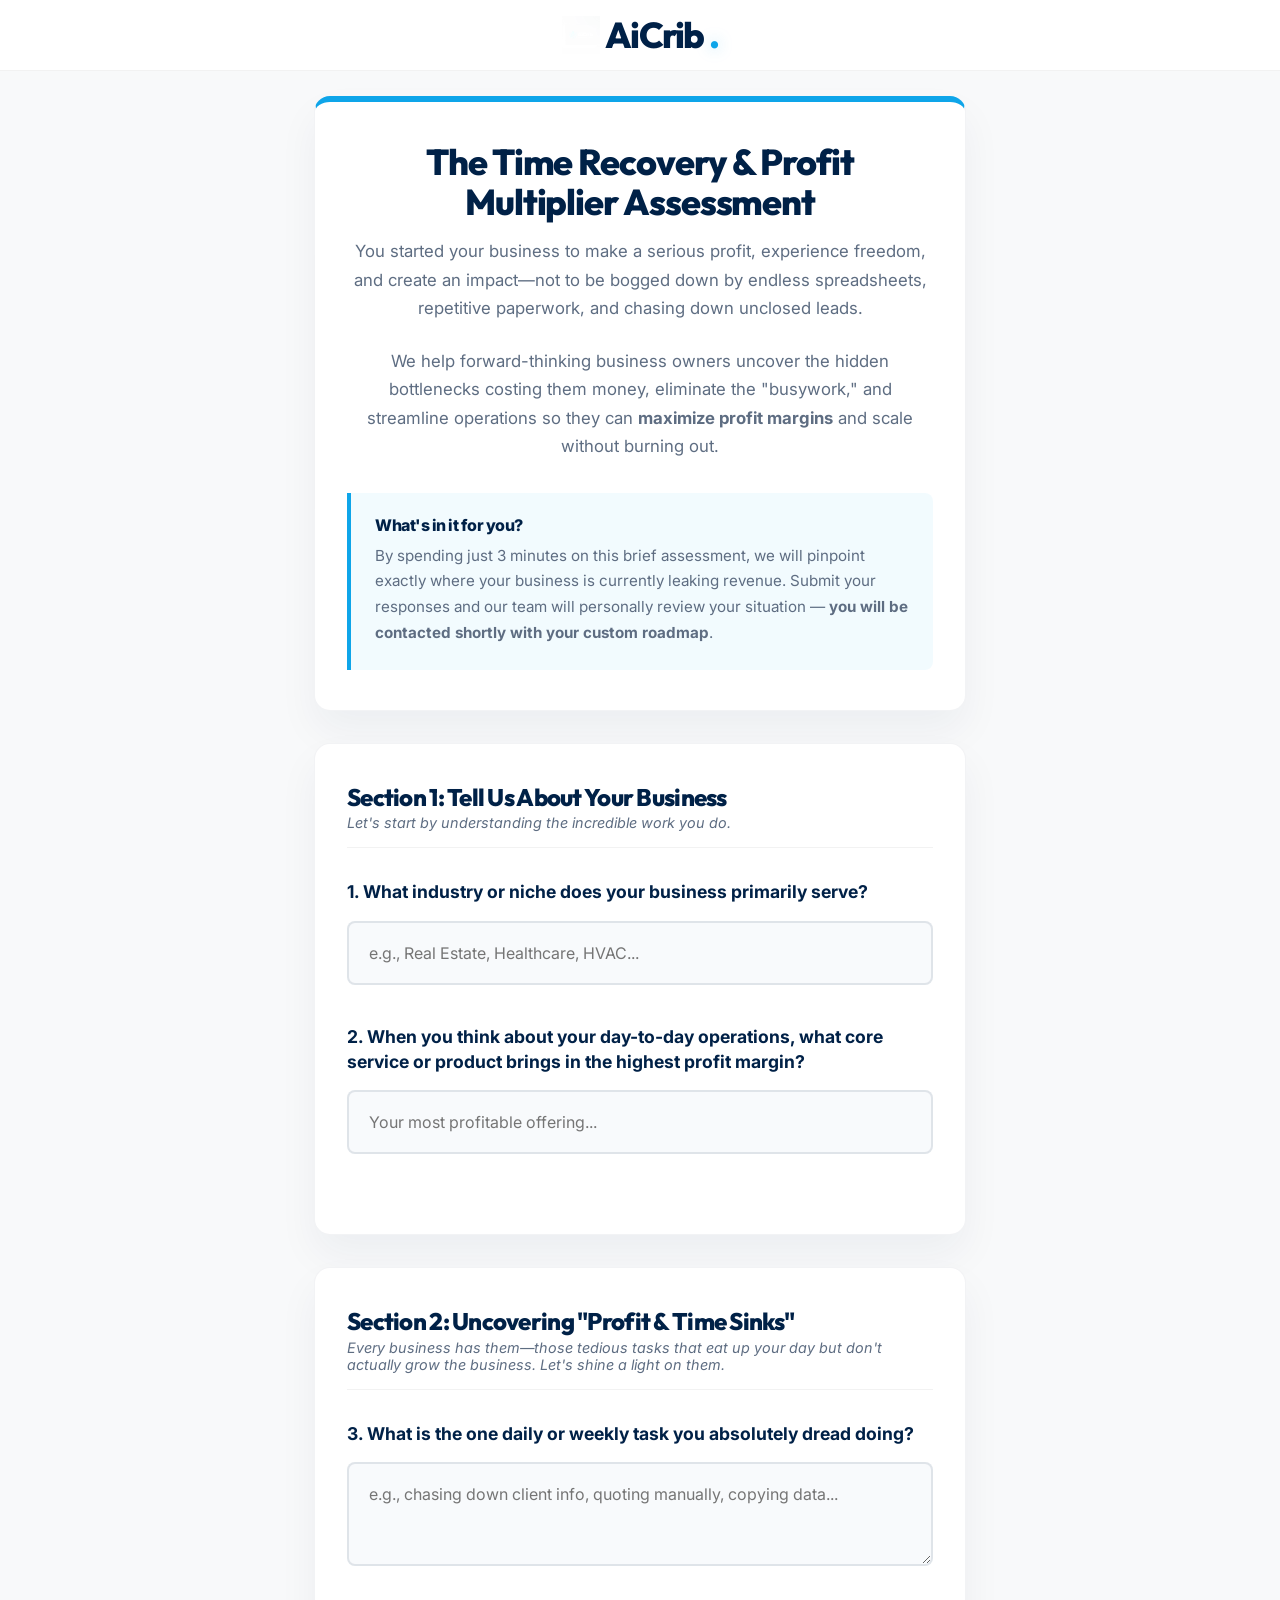
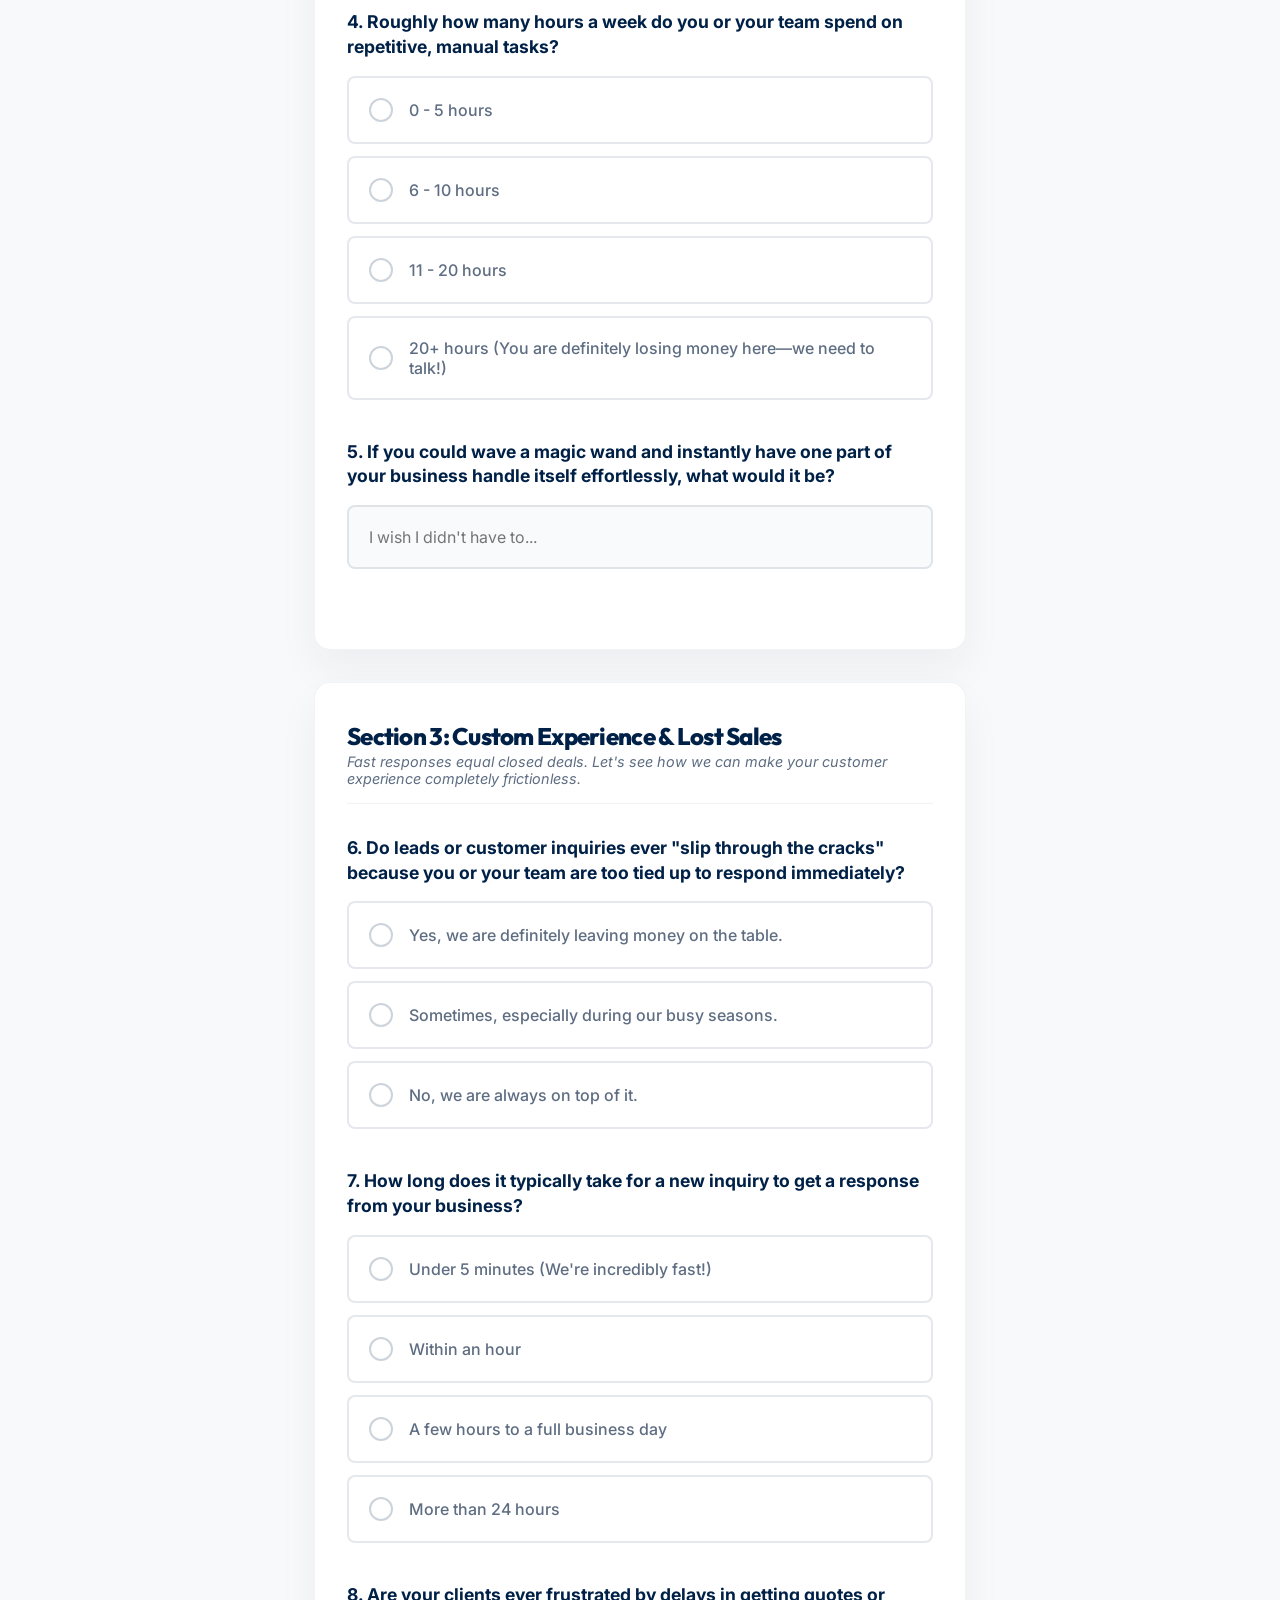
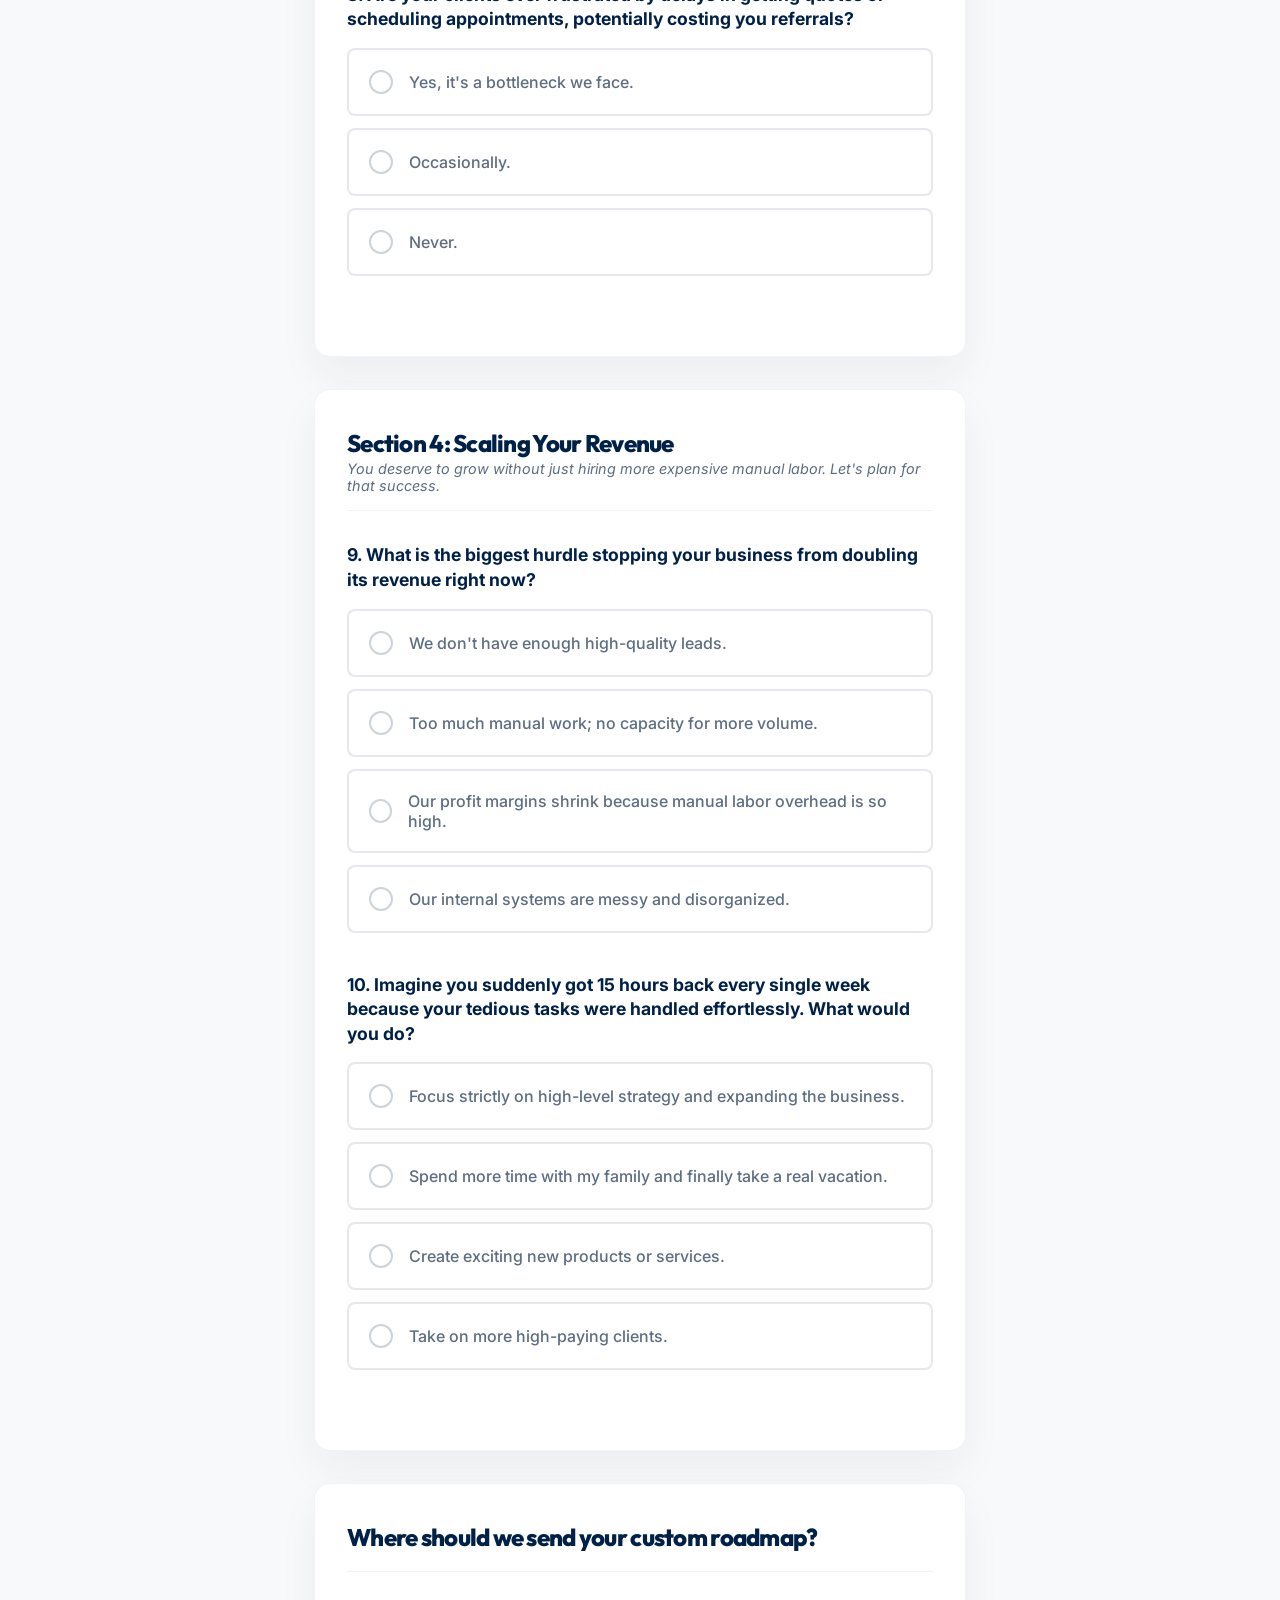
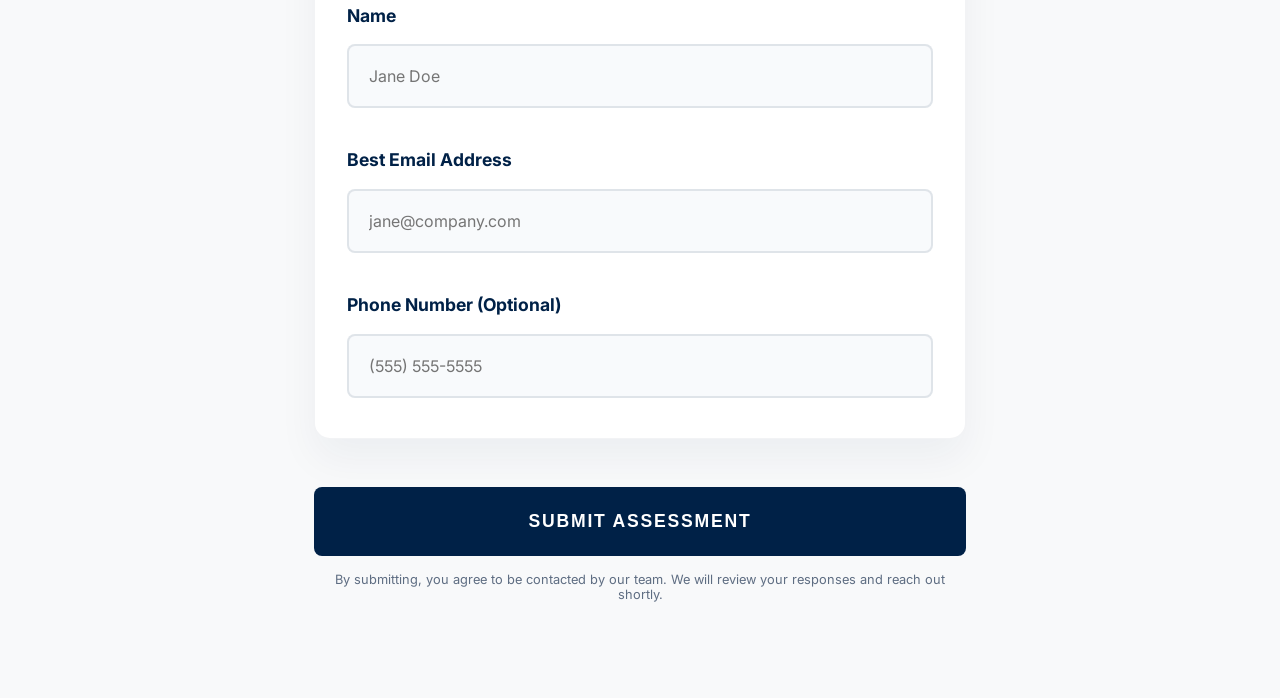
==== assessment.html @ b09e6aee "Add logo assets and update assessment form (remove Calendly, direct email submission)" ====
<!DOCTYPE html>
<html lang="en">
<head>
    <meta charset="UTF-8">
    <meta name="viewport" content="width=device-width, initial-scale=1.0, maximum-scale=1.0, user-scalable=no">
    <title>Profit & Automation Assessment | AiCrib</title>
    <link rel="preconnect" href="https://fonts.googleapis.com">
    <link rel="preconnect" href="https://fonts.gstatic.com" crossorigin>
    <link href="https://fonts.googleapis.com/css2?family=Outfit:wght@400;500;600;800&family=Inter:wght@400;500;600;700&display=swap" rel="stylesheet">
    <link rel="stylesheet" href="style.css">
    <style>
        /* Mobile-First Assessment Styles */
        body {
            background-color: var(--bg-offwhite);
        }
        
        /* Minimal Nav specific to assessment */
        .assessment-nav {
            position: fixed;
            top: 0; left: 0; width: 100%;
            background: rgba(255, 255, 255, 0.95);
            backdrop-filter: blur(10px);
            border-bottom: 1px solid rgba(0,0,0,0.05);
            padding: 1rem 1.5rem;
            z-index: 100;
            display: flex;
            justify-content: center;
        }

        .assessment-container {
            max-width: 700px;
            margin: 0 auto;
            padding: 6rem 1.5rem 4rem 1.5rem;
        }

        .survey-card {
            background: #ffffff;
            border-radius: 16px;
            padding: 2.5rem 2rem;
            box-shadow: 0 20px 40px rgba(0, 33, 71, 0.05);
            margin-bottom: 2rem;
            border: 1px solid rgba(0, 33, 71, 0.05);
        }

        .intro-card {
            text-align: center;
            border-top: 6px solid var(--accent-blue);
        }

        .intro-card h1 {
            font-size: 2.25rem;
            color: var(--bg-navy);
            margin-bottom: 1rem;
        }

        .intro-card p {
            color: var(--text-muted);
            line-height: 1.7;
            font-size: 1.05rem;
            margin-bottom: 1.5rem;
        }

        .highlight-box {
            background: rgba(14, 165, 233, 0.05);
            border-left: 4px solid var(--accent-blue);
            padding: 1.5rem;
            text-align: left;
            border-radius: 0 8px 8px 0;
            margin-top: 2rem;
        }

        .highlight-box h4 {
            color: var(--bg-navy);
            margin-bottom: 0.5rem;
            font-family: var(--font-body);
        }

        /* Form Elements */
        .section-header {
            margin-bottom: 2rem;
            padding-bottom: 1rem;
            border-bottom: 1px solid rgba(0,0,0,0.05);
        }

        .section-header h3 {
            font-size: 1.5rem;
            color: var(--bg-navy);
            margin-bottom: 0.25rem;
        }
        
        .section-header p {
            font-size: 0.9rem;
            color: var(--text-muted);
            font-style: italic;
        }

        .question-group {
            margin-bottom: 2.5rem;
        }

        .question-label {
            display: block;
            font-weight: 700;
            color: var(--bg-navy);
            margin-bottom: 1rem;
            font-size: 1.1rem;
            line-height: 1.4;
        }

        .text-input {
            width: 100%;
            padding: 1.25rem;
            border: 2px solid rgba(0, 33, 71, 0.1);
            border-radius: 8px;
            font-family: var(--font-body);
            font-size: 1rem;
            transition: all 0.2s ease;
            background: #f8fafc;
        }

        .text-input:focus {
            outline: none;
            border-color: var(--accent-blue);
            background: #ffffff;
            box-shadow: 0 0 0 4px rgba(14, 165, 233, 0.1);
        }

        /* Giant Tap Targets for Mobile (Radio Buttons) */
        .radio-label {
            display: block;
            margin-bottom: 0.75rem;
            cursor: pointer;
        }

        .radio-label input {
            display: none;
        }

        .radio-option {
            padding: 1.25rem;
            border: 2px solid rgba(0, 33, 71, 0.1);
            border-radius: 8px;
            background: #ffffff;
            transition: all 0.2s ease;
            font-weight: 500;
            color: var(--text-muted);
            display: flex;
            align-items: center;
        }

        .radio-option::before {
            content: '';
            display: inline-block;
            width: 20px;
            height: 20px;
            border: 2px solid rgba(0, 33, 71, 0.2);
            border-radius: 50%;
            margin-right: 1rem;
            transition: all 0.2s ease;
        }

        .radio-label input:checked + .radio-option {
            border-color: var(--accent-blue);
            background: rgba(14, 165, 233, 0.05);
            color: var(--bg-navy);
            font-weight: 700;
        }

        .radio-label input:checked + .radio-option::before {
            border-color: var(--accent-blue);
            background: var(--accent-blue);
            box-shadow: inset 0 0 0 4px #ffffff;
        }

        .submit-btn {
            width: 100%;
            padding: 1.5rem;
            font-size: 1.1rem;
            border-radius: 8px;
            background: var(--bg-navy);
            color: white;
            border: none;
            font-weight: 800;
            letter-spacing: 0.1em;
            text-transform: uppercase;
            cursor: pointer;
            transition: all 0.3s ease;
            margin-top: 1rem;
        }

        .submit-btn:hover {
            background: var(--accent-blue);
            transform: translateY(-2px);
            box-shadow: 0 10px 20px rgba(14, 165, 233, 0.2);
        }

        /* Mobile specific adjustments */
        @media (max-width: 600px) {
            .intro-card h1 { font-size: 1.8rem; }
            .survey-card { padding: 2rem 1.25rem; }
            .text-input, .radio-option { padding: 1rem; }
            .assessment-container { padding-top: 5rem; }
        }
    </style>
</head>
<body>

    <!-- Minimal Nav -->
    <nav class="assessment-nav">
        <a href="index.html" class="logo">
            <img src="AiCrib_Icon_Only.png" alt="AiCrib Icon" class="nav-logo-icon">
            AiCrib<span class="dot">.</span>
        </a>
    </nav>

    <div class="assessment-container">
        
        <!-- Welcome Card -->
        <div class="survey-card intro-card fade-in-up">
            <h1>The Time Recovery & Profit Multiplier Assessment</h1>
            <p>You started your business to make a serious profit, experience freedom, and create an impact—not to be bogged down by endless spreadsheets, repetitive paperwork, and chasing down unclosed leads.</p>
            <p>We help forward-thinking business owners uncover the hidden bottlenecks costing them money, eliminate the "busywork," and streamline operations so they can <strong>maximize profit margins</strong> and scale without burning out.</p>
            
            <div class="highlight-box">
                <h4>What's in it for you?</h4>
                <p style="margin-bottom: 0; font-size: 0.95rem;">By spending just 3 minutes on this brief assessment, we will pinpoint exactly where your business is currently leaking revenue. Submit your responses and our team will personally review your situation — <strong>you will be contacted shortly with your custom roadmap</strong>.</p>
            </div>
        </div>

        <!-- Start of Form -->
        <form action="https://formsubmit.co/tosin.aina84@gmail.com" method="POST" class="fade-in-up delay-1">
            
            <!-- Honeypot (prevents spam and bot submissions) -->
            <input type="text" name="_honey" style="display:none">
            
            <!-- Disable CAPTCHA redirect -->
            <input type="hidden" name="_captcha" value="false">
            <input type="hidden" name="_subject" value="New AiCrib Assessment Submission!">

            <!-- SECTION 1 -->
            <div class="survey-card">
                <div class="section-header">
                    <h3>Section 1: Tell Us About Your Business</h3>
                    <p>Let's start by understanding the incredible work you do.</p>
                </div>

                <div class="question-group">
                    <label class="question-label">1. What industry or niche does your business primarily serve?</label>
                    <input type="text" name="Industry" class="text-input" placeholder="e.g., Real Estate, Healthcare, HVAC..." required>
                </div>

                <div class="question-group">
                    <label class="question-label">2. When you think about your day-to-day operations, what core service or product brings in the highest profit margin?</label>
                    <input type="text" name="Core Service" class="text-input" placeholder="Your most profitable offering..." required>
                </div>
            </div>

            <!-- SECTION 2 -->
            <div class="survey-card">
                <div class="section-header">
                    <h3>Section 2: Uncovering "Profit & Time Sinks"</h3>
                    <p>Every business has them—those tedious tasks that eat up your day but don't actually grow the business. Let's shine a light on them.</p>
                </div>

                <div class="question-group">
                    <label class="question-label">3. What is the one daily or weekly task you absolutely dread doing?</label>
                    <textarea name="Dreaded Task" class="text-input" rows="3" placeholder="e.g., chasing down client info, quoting manually, copying data..." required></textarea>
                </div>

                <div class="question-group">
                    <label class="question-label">4. Roughly how many hours a week do you or your team spend on repetitive, manual tasks?</label>
                    
                    <label class="radio-label">
                        <input type="radio" name="Manual Hours" value="0-5 hours" required>
                        <div class="radio-option">0 - 5 hours</div>
                    </label>
                    <label class="radio-label">
                        <input type="radio" name="Manual Hours" value="6-10 hours">
                        <div class="radio-option">6 - 10 hours</div>
                    </label>
                    <label class="radio-label">
                        <input type="radio" name="Manual Hours" value="11-20 hours">
                        <div class="radio-option">11 - 20 hours</div>
                    </label>
                    <label class="radio-label">
                        <input type="radio" name="Manual Hours" value="20+ hours (Losing money!)">
                        <div class="radio-option">20+ hours (You are definitely losing money here—we need to talk!)</div>
                    </label>
                </div>

                <div class="question-group">
                    <label class="question-label">5. If you could wave a magic wand and instantly have one part of your business handle itself effortlessly, what would it be?</label>
                    <input type="text" name="Magic Wand Task" class="text-input" placeholder="I wish I didn't have to..." required>
                </div>
            </div>

            <!-- SECTION 3 -->
            <div class="survey-card">
                <div class="section-header">
                    <h3>Section 3: Custom Experience & Lost Sales</h3>
                    <p>Fast responses equal closed deals. Let's see how we can make your customer experience completely frictionless.</p>
                </div>

                <div class="question-group">
                    <label class="question-label">6. Do leads or customer inquiries ever "slip through the cracks" because you or your team are too tied up to respond immediately?</label>
                    
                    <label class="radio-label">
                        <input type="radio" name="Slipped Leads" value="Yes, leaving money on table" required>
                        <div class="radio-option">Yes, we are definitely leaving money on the table.</div>
                    </label>
                    <label class="radio-label">
                        <input type="radio" name="Slipped Leads" value="Sometimes">
                        <div class="radio-option">Sometimes, especially during our busy seasons.</div>
                    </label>
                    <label class="radio-label">
                        <input type="radio" name="Slipped Leads" value="Never">
                        <div class="radio-option">No, we are always on top of it.</div>
                    </label>
                </div>

                <div class="question-group">
                    <label class="question-label">7. How long does it typically take for a new inquiry to get a response from your business?</label>
                    
                    <label class="radio-label">
                        <input type="radio" name="Response Time" value="Under 5 minutes" required>
                        <div class="radio-option">Under 5 minutes (We're incredibly fast!)</div>
                    </label>
                    <label class="radio-label">
                        <input type="radio" name="Response Time" value="Within an hour">
                        <div class="radio-option">Within an hour</div>
                    </label>
                    <label class="radio-label">
                        <input type="radio" name="Response Time" value="A few hours to full day">
                        <div class="radio-option">A few hours to a full business day</div>
                    </label>
                    <label class="radio-label">
                        <input type="radio" name="Response Time" value="Over 24 hours">
                        <div class="radio-option">More than 24 hours</div>
                    </label>
                </div>

                <div class="question-group">
                    <label class="question-label">8. Are your clients ever frustrated by delays in getting quotes or scheduling appointments, potentially costing you referrals?</label>
                    <label class="radio-label">
                        <input type="radio" name="Client Frustration" value="Yes" required>
                        <div class="radio-option">Yes, it's a bottleneck we face.</div>
                    </label>
                    <label class="radio-label">
                        <input type="radio" name="Client Frustration" value="Occasionally">
                        <div class="radio-option">Occasionally.</div>
                    </label>
                    <label class="radio-label">
                        <input type="radio" name="Client Frustration" value="Never">
                        <div class="radio-option">Never.</div>
                    </label>
                </div>
            </div>

            <!-- SECTION 4 -->
            <div class="survey-card">
                <div class="section-header">
                    <h3>Section 4: Scaling Your Revenue</h3>
                    <p>You deserve to grow without just hiring more expensive manual labor. Let's plan for that success.</p>
                </div>

                <div class="question-group">
                    <label class="question-label">9. What is the biggest hurdle stopping your business from doubling its revenue right now?</label>
                    <label class="radio-label">
                        <input type="radio" name="Growth Hurdle" value="Not enough leads" required>
                        <div class="radio-option">We don't have enough high-quality leads.</div>
                    </label>
                    <label class="radio-label">
                        <input type="radio" name="Growth Hurdle" value="Too much manual work">
                        <div class="radio-option">Too much manual work; no capacity for more volume.</div>
                    </label>
                    <label class="radio-label">
                        <input type="radio" name="Growth Hurdle" value="Shrinking margins">
                        <div class="radio-option">Our profit margins shrink because manual labor overhead is so high.</div>
                    </label>
                    <label class="radio-label">
                        <input type="radio" name="Growth Hurdle" value="Disorganized systems">
                        <div class="radio-option">Our internal systems are messy and disorganized.</div>
                    </label>
                </div>

                <div class="question-group">
                    <label class="question-label">10. Imagine you suddenly got 15 hours back every single week because your tedious tasks were handled effortlessly. What would you do?</label>
                    <label class="radio-label">
                        <input type="radio" name="Saved Time Usage" value="High level strategy" required>
                        <div class="radio-option">Focus strictly on high-level strategy and expanding the business.</div>
                    </label>
                    <label class="radio-label">
                        <input type="radio" name="Saved Time Usage" value="More family time">
                        <div class="radio-option">Spend more time with my family and finally take a real vacation.</div>
                    </label>
                    <label class="radio-label">
                        <input type="radio" name="Saved Time Usage" value="Create new products">
                        <div class="radio-option">Create exciting new products or services.</div>
                    </label>
                    <label class="radio-label">
                        <input type="radio" name="Saved Time Usage" value="Take high paying clients">
                        <div class="radio-option">Take on more high-paying clients.</div>
                    </label>
                </div>
            </div>

            <!-- Name / Contact collection so you can email them back -->
            <div class="survey-card">
                <div class="section-header">
                    <h3>Where should we send your custom roadmap?</h3>
                </div>
                <div class="question-group">
                    <label class="question-label">Name</label>
                    <input type="text" name="Lead Name" class="text-input" placeholder="Jane Doe" required>
                </div>
                <div class="question-group">
                    <label class="question-label">Best Email Address</label>
                    <input type="email" name="Lead Email" class="text-input" placeholder="jane@company.com" required>
                </div>
                <div class="question-group" style="margin-bottom: 0;">
                    <label class="question-label">Phone Number (Optional)</label>
                    <input type="tel" name="Lead Phone" class="text-input" placeholder="(555) 555-5555">
                </div>
            </div>

            <button type="submit" class="submit-btn" id="submitBtn">
                Submit Assessment
            </button>
            <p style="text-align: center; font-size: 0.8rem; color: var(--text-muted); margin-top: 1rem; padding-bottom: 2rem;">
                By submitting, you agree to be contacted by our team. We will review your responses and reach out shortly.
            </p>

        </form>
    </div>

    <!-- Small script to handle the initial fade in animation that your site uses -->
    <script>
        document.addEventListener("DOMContentLoaded", () => {
            const elements = document.querySelectorAll('.fade-in-up');
            elements.forEach(el => {
                el.style.opacity = '1';
                el.style.transform = 'translateY(0)';
            });
        });
    </script>
</body>
</html>
---- style.css ----
/* Design Variables - Innovation Center Inspired (Minimalist & Professional) */
:root {
    --bg-white: #ffffff;
    --bg-offwhite: #f8f9fa;
    --bg-navy: #002147;
    --bg-dark-navy: #001833;
    
    --text-dark: #002147;
    --text-muted: #5e6d82;
    --text-light: #ffffff;
    --text-white-muted: rgba(255, 255, 255, 0.7);
    
    --accent-blue: #0ea5e9;
    --accent-teal: #14b8a6;
    
    --grid-line: rgba(0, 33, 71, 0.05); /* Light gray lines for white sections */
    --grid-line-on-dark: rgba(255, 255, 255, 0.05); /* Soft line for dark sections */
    
    --font-heading: 'Outfit', sans-serif;
    --font-body: 'Inter', sans-serif;
    
    --transition-smooth: all 0.5s cubic-bezier(0.16, 1, 0.3, 1);
    
    --section-padding: 10rem 2rem;
}

/* Base Reset */
* {
    margin: 0;
    padding: 0;
    box-sizing: border-box;
}

html {
    scroll-behavior: smooth;
    background-color: var(--bg-white);
    color: var(--text-dark);
    font-family: var(--font-body);
    overflow-x: hidden;
}

body {
    position: relative;
    overflow-x: hidden;
    min-height: 100vh;
}

/* Precise Grid Background Pattern */
.site-builder-lines {
    position: fixed;
    top: 0;
    left: 0;
    width: 100%;
    height: 100%;
    display: grid;
    grid-template-columns: repeat(4, 1fr);
    pointer-events: none;
    z-index: -1;
}

.site-builder-lines .line {
    border-right: 1px solid var(--grid-line);
    height: 100%;
}

.site-builder-lines .line:last-child {
    border-right: none;
}

/* Section Colors Handling (rhythmic alternation) */
section.dark-section {
    background-color: var(--bg-navy);
    color: var(--text-light);
}

section.dark-section .grid-line-overlay .line {
    border-right-color: var(--grid-line-on-dark);
}

/* Typography */
h1, h2, h3, h4, h5, h6 {
    font-family: var(--font-heading);
    font-weight: 800;
    line-height: 1.1;
    letter-spacing: -0.03em;
}

.text-gradient {
    background: linear-gradient(135deg, #3b82f6 0%, #14b8a6 100%);
    -webkit-background-clip: text;
    -webkit-text-fill-color: transparent;
    background-clip: text;
    color: transparent;
    display: inline-block;
}

/* Navigation - Minimal & Professional */
.glass-nav {
    position: fixed;
    top: 0;
    left: 0;
    width: 100%;
    z-index: 100;
    background: rgba(255, 255, 255, 0.9);
    backdrop-filter: blur(10px);
    -webkit-backdrop-filter: blur(10px);
    border-bottom: 1px solid rgba(0, 33, 71, 0.1);
    transition: var(--transition-smooth);
}

.nav-container {
    max-width: 1400px;
    margin: 0 auto;
    padding: 1.5rem 2.5rem; /* Perfect alignment with section container */
    display: flex;
    justify-content: space-between;
    align-items: center;
}

.nav-brand {
    display: flex;
    flex-direction: column;
    gap: 0;
}

.logo { 
    font-family: var(--font-heading);
    font-size: 2.25rem; /* Increased significantly for power */
    font-weight: 800;
    color: var(--bg-navy);
    text-decoration: none;
    letter-spacing: -0.05em;
    line-height: 1;
    display: inline-flex;
    align-items: center;
    gap: 0.35rem;
}

.logo .dot { 
    color: var(--accent-blue);
    text-shadow: 0 0 15px rgba(14, 165, 233, 0.4);
}

/* Logo icon — mix-blend-mode: screen removes the black background */
.nav-logo-icon {
    width: 38px;
    height: 38px;
    object-fit: contain;
    mix-blend-mode: screen;
    filter: brightness(1.1);
    flex-shrink: 0;
}

/* Footer logo icon — slightly smaller, lighten blend works on dark bg */
.footer-logo-icon {
    width: 34px;
    height: 34px;
    object-fit: contain;
    mix-blend-mode: lighten;
    filter: brightness(1.1);
    flex-shrink: 0;
}

.subsidiary-badge {
    font-size: 0.85rem; /* Larger and more readable */
    text-transform: uppercase;
    letter-spacing: 0.12em;
    color: var(--text-dark);
    text-decoration: none;
    font-weight: 700;
    opacity: 0.9;
    margin-top: 0.25rem;
}

.subsidiary-badge strong {
    color: #b8922e; /* Deep professional gold */
    border-bottom: 1.5px solid #b8922e;
    padding-bottom: 1px;
}

.nav-links {
    display: flex;
    gap: 2.5rem;
    align-items: center;
    list-style: none;
}

.nav-links a {
    color: var(--text-dark);
    text-decoration: none;
    font-weight: 600;
    font-size: 0.875rem;
    text-transform: uppercase;
    letter-spacing: 0.05em;
    transition: var(--transition-smooth);
    opacity: 0.8;
}

.nav-links a:hover,
.nav-links a.active-nav {
    opacity: 1;
    color: var(--accent-blue);
}

/* Buttons - Solid Pill style for IC feel */
.btn-primary, .btn-secondary {
    display: inline-flex;
    align-items: center;
    justify-content: center;
    padding: 0.85rem 2rem;
    border-radius: 0; /* Professional straight edges from IC inspo */
    font-weight: 700;
    font-size: 0.9rem;
    text-decoration: none;
    text-transform: uppercase;
    letter-spacing: 0.08em;
    cursor: pointer;
    transition: var(--transition-smooth);
}

.btn-primary {
    background: var(--bg-navy);
    color: #fff !important;
    border: 1px solid var(--bg-navy);
}

.btn-primary:hover {
    background: var(--bg-dark-navy);
    transform: translateY(-2px);
    box-shadow: 0 10px 20px rgba(0, 33, 71, 0.2);
}

.btn-secondary {
    background: transparent;
    color: var(--text-dark);
    border: 2px solid var(--bg-navy);
}

.btn-secondary:hover {
    background: var(--bg-navy);
    color: white !important;
    transform: translateY(-2px);
}

section.dark-section .btn-secondary {
    color: white;
    border-color: white;
}

section.dark-section .btn-secondary:hover {
    background: white;
    color: var(--bg-navy) !important;
}

/* Layout Core */
.section {
    position: relative;
    padding: 10rem 0; /* Vertical padding only, let container handle horizontal */
    overflow: hidden;
}

.container {
    max-width: 1400px;
    margin: 0 auto;
    padding: 0 2.5rem; /* Matches nav-container exactly */
}

/* Hero Section - Minimalist Professionalism */
.hero {
    min-height: 100vh;
    display: flex;
    align-items: center;
    padding-top: 10rem;
    background: linear-gradient(135deg, #ffffff 0%, #f1f5f9 100%);
}

.hero-inner {
    display: grid;
    grid-template-columns: 1.2fr 0.8fr;
    gap: 5rem;
    align-items: center;
}

.hero h1 {
    font-size: 6rem; /* Huge impact from IC inspo */
    margin-bottom: 2rem;
    color: var(--bg-navy);
}

.hero p {
    font-size: 1.4rem;
    color: var(--text-muted);
    margin-bottom: 3.5rem;
    line-height: 1.6;
    max-width: 85%;
}

.hero-actions { display: flex; gap: 1.5rem; }

.hero-visual {
    position: relative;
}

.mockup-card {
    border-radius: 4px;
    background: #ffffff;
    border: 1px solid rgba(0, 33, 71, 0.1);
    padding: 3rem;
    box-shadow: 0 40px 80px rgba(0, 33, 71, 0.08);
}

/* Active Engine Mockup Styles */
.active-engine {
    padding: 2.5rem !important;
    background: #fff;
    border-left: 6px solid var(--accent-blue);
}

.mockup-header-row {
    display: flex;
    justify-content: space-between;
    align-items: center;
    margin-bottom: 2rem;
    padding-bottom: 1rem;
    border-bottom: 1px solid rgba(0, 33, 71, 0.05);
}

.engine-id {
    font-size: 0.7rem;
    font-weight: 800;
    color: var(--bg-navy);
    letter-spacing: 0.1em;
}

.status-beat {
    display: flex;
    align-items: center;
    gap: 0.5rem;
}

.beat-dot {
    width: 6px;
    height: 6px;
    background: #14b8a6;
    border-radius: 50%;
    box-shadow: 0 0 10px rgba(20, 184, 166, 0.8);
    animation: engine-pulse 2s infinite;
}

.beat-text {
    font-size: 0.65rem;
    font-weight: 800;
    color: #14b8a6;
    letter-spacing: 0.05em;
}

.engine-main-metric {
    margin-bottom: 2rem;
}

.metric-val {
    display: block;
    font-size: 4rem;
    font-family: var(--font-heading);
    font-weight: 800;
    line-height: 1;
    color: var(--bg-navy);
    letter-spacing: -0.04em;
}

.metric-lab {
    font-size: 0.75rem;
    font-weight: 700;
    color: var(--text-muted);
    text-transform: uppercase;
    letter-spacing: 0.15em;
    margin-top: 0.5rem;
    display: block;
}

.mini-metrics {
    display: flex;
    align-items: center;
    gap: 2rem;
    margin-bottom: 2.5rem;
}

.m-item {
    display: flex;
    flex-direction: column;
}

.m-val {
    font-family: var(--font-heading);
    font-size: 1.5rem;
    font-weight: 800;
    color: var(--bg-navy);
}

.m-lab {
    font-size: 0.6rem;
    font-weight: 700;
    color: var(--text-muted);
    text-transform: uppercase;
    letter-spacing: 0.1em;
}

.m-line {
    width: 1px;
    height: 30px;
    background: rgba(0, 33, 71, 0.1);
}

.deployment-stream {
    background: #f8fafc;
    border-radius: 2px;
    padding: 1.25rem;
    font-family: monospace;
    font-size: 0.7rem;
    color: var(--text-muted);
}

.stream-line {
    margin-bottom: 0.5rem;
    display: flex;
    gap: 0.75rem;
}

.stream-line:last-child { margin-bottom: 0; }

.stream-line .suc { color: #14b8a6; font-weight: 800; }
.stream-line .ld { color: var(--accent-blue); animation: spin 2s linear infinite; display: inline-block; }

@keyframes engine-pulse {
    0% { transform: scale(1); opacity: 1; }
    50% { transform: scale(1.4); opacity: 0.5; }
    100% { transform: scale(1); opacity: 1; }
}

@keyframes spin {
    100% { transform: rotate(360deg); }
}

/* Stats Section - IC checkerboard vibe */
.stats-section {
    background: var(--bg-navy);
    color: white;
}

.stats-bar {
    display: grid;
    grid-template-columns: repeat(auto-fit, minmax(250px, 1fr));
    gap: 0;
}

.stat-item {
    padding: 5rem 3rem;
    border: 1px solid rgba(255, 255, 255, 0.1);
    text-align: left;
}

.stat-big {
    font-size: 4rem;
    font-weight: 800;
    display: block;
    margin-bottom: 0.5rem;
    font-family: var(--font-heading);
}

.stat-text {
    font-size: 0.8rem;
    text-transform: uppercase;
    letter-spacing: 0.15em;
    color: rgba(255, 255, 255, 0.6);
    font-weight: 700;
}

/* Grid Line Overlay for sections */
.grid-line-overlay {
    position: absolute;
    inset: 0;
    display: grid;
    grid-template-columns: repeat(4, 1fr);
    pointer-events: none;
    z-index: 0;
}

.grid-line-overlay .line {
    border-right: 1px solid var(--grid-line);
    height: 100%;
}

.container-relative {
    position: relative;
    z-index: 1;
}

/* Features Grid - Minimal Cards */
.section-title {
    font-size: 4rem;
    margin-bottom: 5rem;
    color: var(--bg-navy);
}

.diagonal-label {
    font-size: 0.75rem;
    font-weight: 800;
    text-transform: uppercase;
    letter-spacing: 0.2em;
    color: var(--accent-blue);
    margin-bottom: 1.5rem;
    display: block;
}

.features-grid {
    display: grid;
    grid-template-columns: repeat(4, 1fr);
    gap: 0;
    border: 1px solid rgba(0, 33, 71, 0.1);
}

.feature-card {
    padding: 3rem;
    background: #ffffff;
    border: 1px solid rgba(0, 33, 71, 0.1);
    transition: var(--transition-smooth);
    display: flex;
    flex-direction: column;
}

.feature-card:hover {
    border-color: var(--accent-blue);
    transform: translateY(-5px);
}

.card-icon {
    font-size: 2.5rem;
    margin-bottom: 1.5rem;
    display: block;
    line-height: 1;
}

.feature-icon {
    font-size: 2.5rem;
    margin-bottom: 2.5rem;
}

.feature-card h3 {
    font-size: 1.75rem;
    margin-bottom: 1.5rem;
    color: var(--bg-navy);
}

.feature-card p {
    color: var(--text-muted);
    line-height: 1.7;
    font-size: 1rem;
}

/* Solutions Grid */
.solutions-grid {
    display: grid;
    grid-template-columns: repeat(auto-fit, minmax(400px, 1fr));
    gap: 0;
}

.solution-card {
    padding: 5rem 4rem;
    border: 1px solid rgba(255, 255, 255, 0.05);
    position: relative;
}

.solution-number {
    font-size: 8rem;
    position: absolute;
    top: 2rem;
    right: 2rem;
    opacity: 0.05;
    font-weight: 900;
}

.solution-card h3 {
    font-size: 2rem;
    margin-bottom: 1.5rem;
}

.solution-list {
    list-style: none;
    margin-top: 2rem;
}

.solution-list li {
    padding: 0.75rem 0;
    border-bottom: 1px solid rgba(255, 255, 255, 0.1);
    font-size: 0.9rem;
    color: rgba(255, 255, 255, 0.6);
}

/* Globally Ambitious Section Styling */
.global-section {
    padding: 5rem 0 3rem; /* Reduced for ultra-flat architectural feel */
}

.global-grid {
    display: grid;
    grid-template-columns: repeat(3, 1fr);
    grid-auto-rows: 200px; /* Reduced for ultra-flat architectural look */
    gap: 1rem;
    margin-top: 4rem;
}

.location-card {
    position: relative;
    overflow: hidden;
    cursor: pointer;
}

.location-card img {
    width: 100%;
    height: 100%;
    object-fit: cover;
    transition: transform 0.8s cubic-bezier(0.16, 1, 0.3, 1);
    filter: brightness(0.85);
}

.location-card:hover img {
    transform: scale(1.1);
    filter: brightness(0.6);
}

.location-overlay {
    position: absolute;
    inset: 0;
    display: flex;
    flex-direction: column;
    align-items: center;
    justify-content: center;
    background: linear-gradient(to top, rgba(0, 33, 71, 0.6) 0%, transparent 60%);
    padding: 2rem;
    text-align: center;
    transition: var(--transition-smooth);
}

.location-overlay h3 {
    color: white;
    font-size: 1.5rem; /* Slightly smaller for compact grid */
    font-weight: 800;
    margin-bottom: 1rem;
    letter-spacing: -0.02em;
}

.explore-circle {
    width: 80px; /* Scaled down for compact grid */
    height: 80px;
    border: 1px solid rgba(255, 255, 255, 0.8);
    border-radius: 50%;
    display: flex;
    align-items: center;
    justify-content: center;
    color: white;
    font-size: 0.75rem;
    font-weight: 800;
    letter-spacing: 0.15em;
    opacity: 0;
    transform: scale(0.8);
    transition: var(--transition-smooth);
}

.location-card:hover .explore-circle {
    opacity: 1;
    transform: scale(1);
}

@media (max-width: 1024px) {
    .global-grid {
        grid-template-columns: repeat(2, 1fr);
    }
}

@media (max-width: 768px) {
    .global-grid {
        grid-template-columns: 1fr;
    }
    .location-card {
        grid-auto-rows: 300px;
    }
}

/* Subsidiary & Trust Banner (New Profile Section) */
.subsidiary-banner {
    padding: 10rem 0 6rem; /* Increased top padding to push content down */
    position: relative;
    background: linear-gradient(to right, #00152b 0%, var(--bg-navy) 100%);
    border-top: 1px solid rgba(255, 255, 255, 0.05);
}

.banner-inner {
    display: flex;
    justify-content: space-between;
    align-items: center;
    gap: 4rem;
}

.subsidiary-brand {
    flex: 1;
}

.sub-label {
    font-size: 0.75rem;
    font-weight: 800;
    color: rgba(255, 255, 255, 0.8);
    letter-spacing: 0.2em;
    display: block;
    margin-bottom: 1.25rem;
    text-transform: uppercase;
}

.aicrib-huge {
    font-family: var(--font-heading);
    font-size: 1.8rem;
    font-weight: 900;
    color: #ffffff;
    letter-spacing: -0.02em;
    margin-right: 0.5rem;
}

.parent-logo-group {
    display: flex;
    align-items: center;
    gap: 1.5rem;
    margin-bottom: 1.5rem;
}

.th-logo-square {
    width: 60px;
    height: 60px;
    background: #e2c97e; /* Gold brand color from logo */
    color: #002147;
    font-size: 1.75rem;
    font-weight: 900;
    display: flex;
    align-items: center;
    justify-content: center;
    border-radius: 4px;
    box-shadow: 0 10px 30px rgba(226, 201, 126, 0.2);
}

.parent-name {
    font-family: var(--font-heading);
    font-size: 2.5rem;
    font-weight: 800;
    color: #e2e8f0;
    letter-spacing: -0.02em;
}

.parent-name span {
    font-size: 1.5rem;
    color: #e2c97e;
    vertical-align: top;
    opacity: 0.6;
}

.service-pill-row {
    font-size: 0.9rem;
    font-weight: 600;
    color: rgba(255, 255, 255, 0.35);
    letter-spacing: 0.05em;
}

.banner-metrics {
    display: flex;
    align-items: center;
    gap: 3rem;
    flex: 0 0 auto;
}

.b-metric {
    display: flex;
    flex-direction: column;
    gap: 0.75rem;
}

.b-val {
    font-family: var(--font-heading);
    font-size: 2.25rem;
    font-weight: 900;
    color: #e2c97e;
    line-height: 1;
}

.b-lab {
    font-size: 0.6rem;
    font-weight: 800;
    color: rgba(255, 255, 255, 0.4);
    text-transform: uppercase;
    letter-spacing: 0.15em;
    line-height: 1.6;
}

.b-divider {
    width: 1px;
    height: 60px;
    background: rgba(255, 255, 255, 0.1);
}

@media (max-width: 1024px) {
    .banner-inner {
        flex-direction: column;
        text-align: center;
        gap: 5rem;
    }
    .parent-logo-group {
        justify-content: center;
    }
}

/* Contact Form - Professional Minimal */
.contact-section {
    padding: 4rem 0;
    background: var(--bg-offwhite);
}

.contact-inner {
    display: grid;
    grid-template-columns: 1fr 1.2fr;
    gap: 6rem;
    align-items: flex-start;
}

.contact-form {
    padding: 0;
    background: transparent;
    display: grid;
}

.form-group {
    margin-bottom: 1.5rem;
}

.form-group input,
.form-group select,
.form-group textarea {
    width: 100%;
    padding: 1rem 0;
    border: none;
    border-bottom: 1px solid rgba(0, 33, 71, 0.1);
    background: transparent;
    font-size: 1.1rem;
    font-family: inherit;
    color: var(--bg-navy);
    outline: none;
    transition: var(--transition-smooth);
}

.form-group input:focus,
.form-group select:focus,
.form-group textarea:focus {
    border-bottom-color: var(--bg-navy);
}

.form-group label {
    font-size: 0.75rem;
    text-transform: uppercase;
    font-weight: 800;
    letter-spacing: 0.15em;
    color: var(--bg-navy);
}

/* Footer - Minimalist Architectural Style (Matching IC Inspo) */
.glass-footer {
    background: var(--bg-navy);
    color: white;
    padding: 3rem 0 2.5rem; /* Ultra-compact as requested */
    border-top: 1px solid rgba(255, 255, 255, 0.05);
}

.footer-bottom-bar {
    background: rgba(0, 0, 0, 0.3); /* Dark secondary bar at base */
    padding: 1.5rem 0;
    border-top: 1px solid rgba(255, 255, 255, 0.05);
}

.footer-bottom-inner {
    display: flex;
    justify-content: flex-end; /* Align to right like in user image screenshot footer section */
}

.social-links-row {
    display: flex;
    gap: 2.5rem;
    margin-top: 2rem;
}

.social-links-row a {
    display: flex;
    align-items: center;
    gap: 0.75rem;
    color: rgba(255, 255, 255, 0.8);
    font-size: 0.9rem;
    font-weight: 700;
    text-decoration: none;
    transition: var(--transition-smooth);
}

.f-legal-links a {
    color: rgba(255, 255, 255, 0.6); /* Restored light architectural gray */
    font-size: 0.8rem;
    font-weight: 500;
    text-decoration: none; /* Removed the default blue/purple underlines */
    transition: var(--transition-smooth);
}

.f-legal-links a:hover {
    color: white;
}

.social-links-row a:hover {
    color: white;
    transform: translateY(-2px);
}

.social-icon-box {
    width: 28px;
    height: 28px;
    background: rgba(255, 255, 255, 0.05);
    border: 1px solid rgba(255, 255, 255, 0.1);
    display: flex;
    align-items: center;
    justify-content: center;
    font-size: 0.7rem;
    font-weight: 900;
}

/* ===== PREMIUM AI FLOATING ASSISTANT ===== */
.chatbot-container {
    position: fixed;
    bottom: 1.5rem;
    right: 1.5rem;
    z-index: 10000;
}

.chatbot-toggle {
    width: 50px; /* Compact & Architectural */
    height: 50px;
    background: linear-gradient(135deg, #4169e1 0%, #002147 100%); /* Royal to Deep Blue */
    border: none;
    border-radius: 50%;
    cursor: pointer;
    box-shadow: 0 12px 30px rgba(65, 105, 225, 0.4);
    display: flex;
    align-items: center;
    justify-content: center;
    transition: all 0.6s cubic-bezier(0.23, 1, 0.32, 1);
    animation: floatingAdvisor 5s ease-in-out infinite; /* Flying effect */
}

@keyframes floatingAdvisor {
    0% { transform: translate(0, 0) rotate(0deg); }
    25% { transform: translate(2px, -8px) rotate(2deg); }
    50% { transform: translate(-2px, -4px) rotate(-2deg); }
    75% { transform: translate(2px, -6px) rotate(2deg); }
    100% { transform: translate(0, 0) rotate(0deg); }
}

.chatbot-toggle:hover {
    transform: scale(1.15) !important;
    animation-play-state: paused;
    box-shadow: 0 15px 35px rgba(226, 201, 126, 0.7);
}

.chat-icon {
    font-size: 1.2rem;
    filter: drop-shadow(0 1px 2px rgba(0,0,0,0.1));
}

.chatbot-panel {
    position: absolute;
    bottom: 4rem;
    right: 0;
    width: 340px; /* Reduced space */
    background: white;
    box-shadow: 0 30px 70px rgba(0, 33, 71, 0.3);
    display: none;
    flex-direction: column;
    border: 1px solid rgba(0, 33, 71, 0.1);
    transform-origin: bottom right;
    animation: advisorFlyIn 0.5s cubic-bezier(0.19, 1, 0.22, 1);
}

@keyframes advisorFlyIn {
    from { 
        transform: scale(0.5) translateY(50px) rotate(5deg); 
        opacity: 0; 
    }
    to { 
        transform: scale(1) translateY(0) rotate(0deg); 
        opacity: 1; 
    }
}

.chatbot-panel.active {
    display: flex;
}

.chatbot-header {
    background: var(--bg-navy);
    padding: 1.25rem;
    color: white;
    display: flex;
    align-items: center;
    gap: 1rem;
}

.advisor-thumb {
    width: 36px;
    height: 36px;
    background: #e2c97e;
    color: var(--bg-navy);
    font-weight: 900;
    display: flex;
    align-items: center;
    justify-content: center;
    border-radius: 4px;
}

.advisor-info {
    flex: 1;
    display: flex;
    flex-direction: column;
}

.advisor-name {
    font-weight: 700;
    font-size: 0.85rem;
}

.advisor-status {
    font-size: 0.65rem;
    color: #4ade80;
    font-weight: 800;
    display: flex;
    align-items: center;
    gap: 4px;
}

.advisor-status::before {
    content: '';
    width: 6px;
    height: 6px;
    background: #4ade80;
    border-radius: 50%;
    display: inline-block;
}

.chatbot-close {
    background: transparent;
    border: none;
    color: rgba(255, 255, 255, 0.4);
    cursor: pointer;
    font-size: 1.1rem;
}

.chatbot-messages {
    height: 320px;
    padding: 1.25rem;
    overflow-y: auto;
    background: #f8fafc;
    display: flex;
    flex-direction: column;
    gap: 1rem;
}

.message {
    padding: 0.85rem 1rem;
    font-size: 0.85rem;
    line-height: 1.6;
    max-width: 85%;
}

.advisor-msg {
    background: white;
    border: 1px solid rgba(0, 33, 71, 0.05);
    color: var(--bg-navy);
    align-self: flex-start;
}

.user-msg {
    background: var(--bg-navy);
    color: white;
    align-self: flex-end;
}

.chatbot-input-wrap {
    padding: 0.75rem;
    display: flex;
    gap: 0.5rem;
    border-top: 1px solid rgba(0, 33, 71, 0.1);
}

.chatbot-input-wrap input {
    flex: 1;
    border: 1px solid rgba(0, 33, 71, 0.1);
    padding: 0.75rem;
    font-size: 0.85rem;
    background: #fdfdfd;
}

.chatbot-input-wrap button {
    background: var(--bg-navy);
    color: white;
    border: none;
    width: 40px;
    cursor: pointer;
    font-weight: 900;
}

.f-parent-link {
    color: #e2c97e !important; /* Gold corporate color */
    font-weight: 700 !important;
}

.footer-inner {
    display: flex;
    justify-content: space-between;
    align-items: flex-start;
    gap: 4rem;
}

/* Footer Brand */
.footer-logo {
    color: white !important;
    font-size: 3rem !important; /* Large impact */
    opacity: 1;
}

/* Footer Center Info */
.footer-info {
    text-align: center;
    flex: 1;
    display: flex;
    flex-direction: column;
    align-items: center;
    gap: 1.5rem;
}

.copyright-text {
    font-size: 0.65rem;
    font-weight: 700;
    letter-spacing: 0.1em;
    color: rgba(255, 255, 255, 0.6);
    margin-bottom: 0.5rem;
}

.contact-links {
    display: flex;
    gap: 2rem;
    justify-content: center;
    flex-wrap: wrap;
}

.contact-links a {
    color: white;
    text-decoration: none;
    font-size: 0.8rem;
    font-weight: 600;
    display: flex;
    align-items: center;
    gap: 0.5rem;
    transition: var(--transition-smooth);
}

.contact-links a span {
    font-size: 1rem;
    color: var(--accent-blue);
}

.contact-links a:hover {
    color: var(--accent-blue);
}

.legal-links {
    display: flex;
    gap: 1.5rem;
    margin-top: 1rem;
}

.legal-links a {
    color: white;
    text-decoration: none;
    font-size: 0.85rem;
    font-weight: 700;
    transition: var(--transition-smooth);
}

.legal-links a:hover {
    color: var(--accent-blue);
}

/* Footer Newsletter (Right) */
.footer-newsletter {
    flex: 0 0 350px;
}

.footer-newsletter h4 {
    font-size: 1.75rem;
    margin-bottom: 1rem;
    letter-spacing: -0.02em;
}

.footer-newsletter p {
    font-size: 0.85rem;
    color: rgba(255, 255, 255, 0.6);
    line-height: 1.5;
    margin-bottom: 1.5rem;
}

.newsletter-form {
    display: flex;
    border: 1px solid white;
    padding: 2px;
}

.newsletter-form input {
    flex: 1;
    background: transparent;
    border: none;
    padding: 0.75rem 1rem;
    color: white;
    font-family: inherit;
    font-size: 0.9rem;
    outline: none;
}

.newsletter-form button {
    background: white;
    color: var(--bg-navy);
    border: none;
    padding: 0.75rem 1.5rem;
    font-weight: 800;
    text-transform: uppercase;
    font-size: 0.75rem;
    letter-spacing: 0.05em;
    cursor: pointer;
    transition: var(--transition-smooth);
}

.newsletter-form button:hover {
    background: var(--accent-blue);
    color: white;
}

.terms-note {
    font-size: 0.7rem !important;
    margin-top: 1rem;
}

.terms-note a {
    color: white;
    text-decoration: underline;
}

/* Responsive Footer */
@media (max-width: 1100px) {
    .footer-inner {
        flex-direction: column;
        align-items: center;
        text-align: center;
        gap: 4rem;
    }
    .footer-newsletter {
        flex: 1;
        max-width: 500px;
    }
    .footer-info {
        order: 3;
    }
    .footer-newsletter {
        order: 2;
    }
    .footer-brand {
        order: 1;
    }
}

/* Fade In Animations */
.fade-in-up, .fade-in-right {
    opacity: 0;
    transform: translateY(40px);
    transition: var(--transition-smooth);
}

.fade-in-up.visible, .fade-in-right.visible {
    opacity: 1;
    transform: translate(0);
}

.delay-1 { transition-delay: 0.1s; }
.delay-2 { transition-delay: 0.2s; }
.delay-3 { transition-delay: 0.3s; }

/* --- ZERO-IMPACT BI-VERSION ARCHITECTURE --- */

/* Mobile Perfection (Only affects Smartphone/Small Tablet) */
@media (max-width: 768px) {
    /* 1. Global Reset for Mobile */
    .section { padding: 4rem 0 !important; }
    .section-title { font-size: 2rem !important; margin-bottom: 2rem !important; }
    .hero { padding: 8rem 0 3rem !important; }
    .hero h1 { font-size: 2.2rem !important; text-align: center; }
    .hero p { font-size: 1rem !important; text-align: center; }
    .hero-actions { justify-content: center; }
    .hero-inner { grid-template-columns: 1fr !important; }

    /* 2. Grid Collapsing (Single Column for Handhelds) */
    .features-grid { grid-template-columns: 1fr !important; gap: 1rem !important; }
    .global-grid { grid-template-columns: 1fr !important; grid-auto-rows: 250px !important; }
    .stats-bar { grid-template-columns: 1fr !important; gap: 0 !important; }
    .solutions-grid { grid-template-columns: 1fr !important; }
    .solution-card { padding: 3rem 2rem !important; }

    /* 3. Subsidiary Banner (Trust Banner) */
    .banner-inner { flex-direction: column !important; text-align: center !important; }
    .banner-metrics { grid-template-columns: 1fr !important; display: grid !important; width: 100% !important; gap: 2rem !important; }
    .b-divider { display: none !important; }
    .parent-name { font-size: 1.75rem !important; }

    /* 4. Contact Form */
    .contact-inner { grid-template-columns: 1fr !important; text-align: center !important; }
    .contact-form-wrap { margin-top: 3rem; }

    /* 5. Navigation Transformation (Hamburger Slide) */
    .mobile-menu-toggle {
        display: block !important;
        font-size: 1.8rem;
        color: var(--bg-navy);
        cursor: pointer;
        z-index: 10001;
    }

    .nav-links {
        position: fixed;
        top: 0;
        left: -100%;
        width: 100%;
        height: 100vh;
        background: rgba(255, 255, 255, 0.98);
        flex-direction: column;
        justify-content: center;
        align-items: center;
        transition: 0.6s cubic-bezier(0.19, 1, 0.22, 1);
        z-index: 10000;
        gap: 2rem !important;
    }

    .nav-links.active { left: 0; }
    .nav-links a { font-size: 1.5rem; font-weight: 800; color: var(--bg-navy); }

    /* 6. Footer Clean-up */
    .footer-inner { flex-direction: column !important; text-align: center !important; }
    .footer-newsletter { flex: 1 !important; min-width: 100% !important; margin-top: 3rem; }
    .footer-bottom-inner { flex-direction: column !important; gap: 1.5rem !important; text-align: center !important; }

    /* 7. Chatbot Full-Screen Shift */
    .chatbot-panel {
        position: fixed;
        bottom: 0;
        right: 0;
        width: 100%;
        height: 70vh;
        border-radius: 20px 20px 0 0;
        border: none;
    }
}

/* Ensure Toggle stays hidden on all desktop and tablet-landscapes */
.mobile-menu-toggle { display: none; }
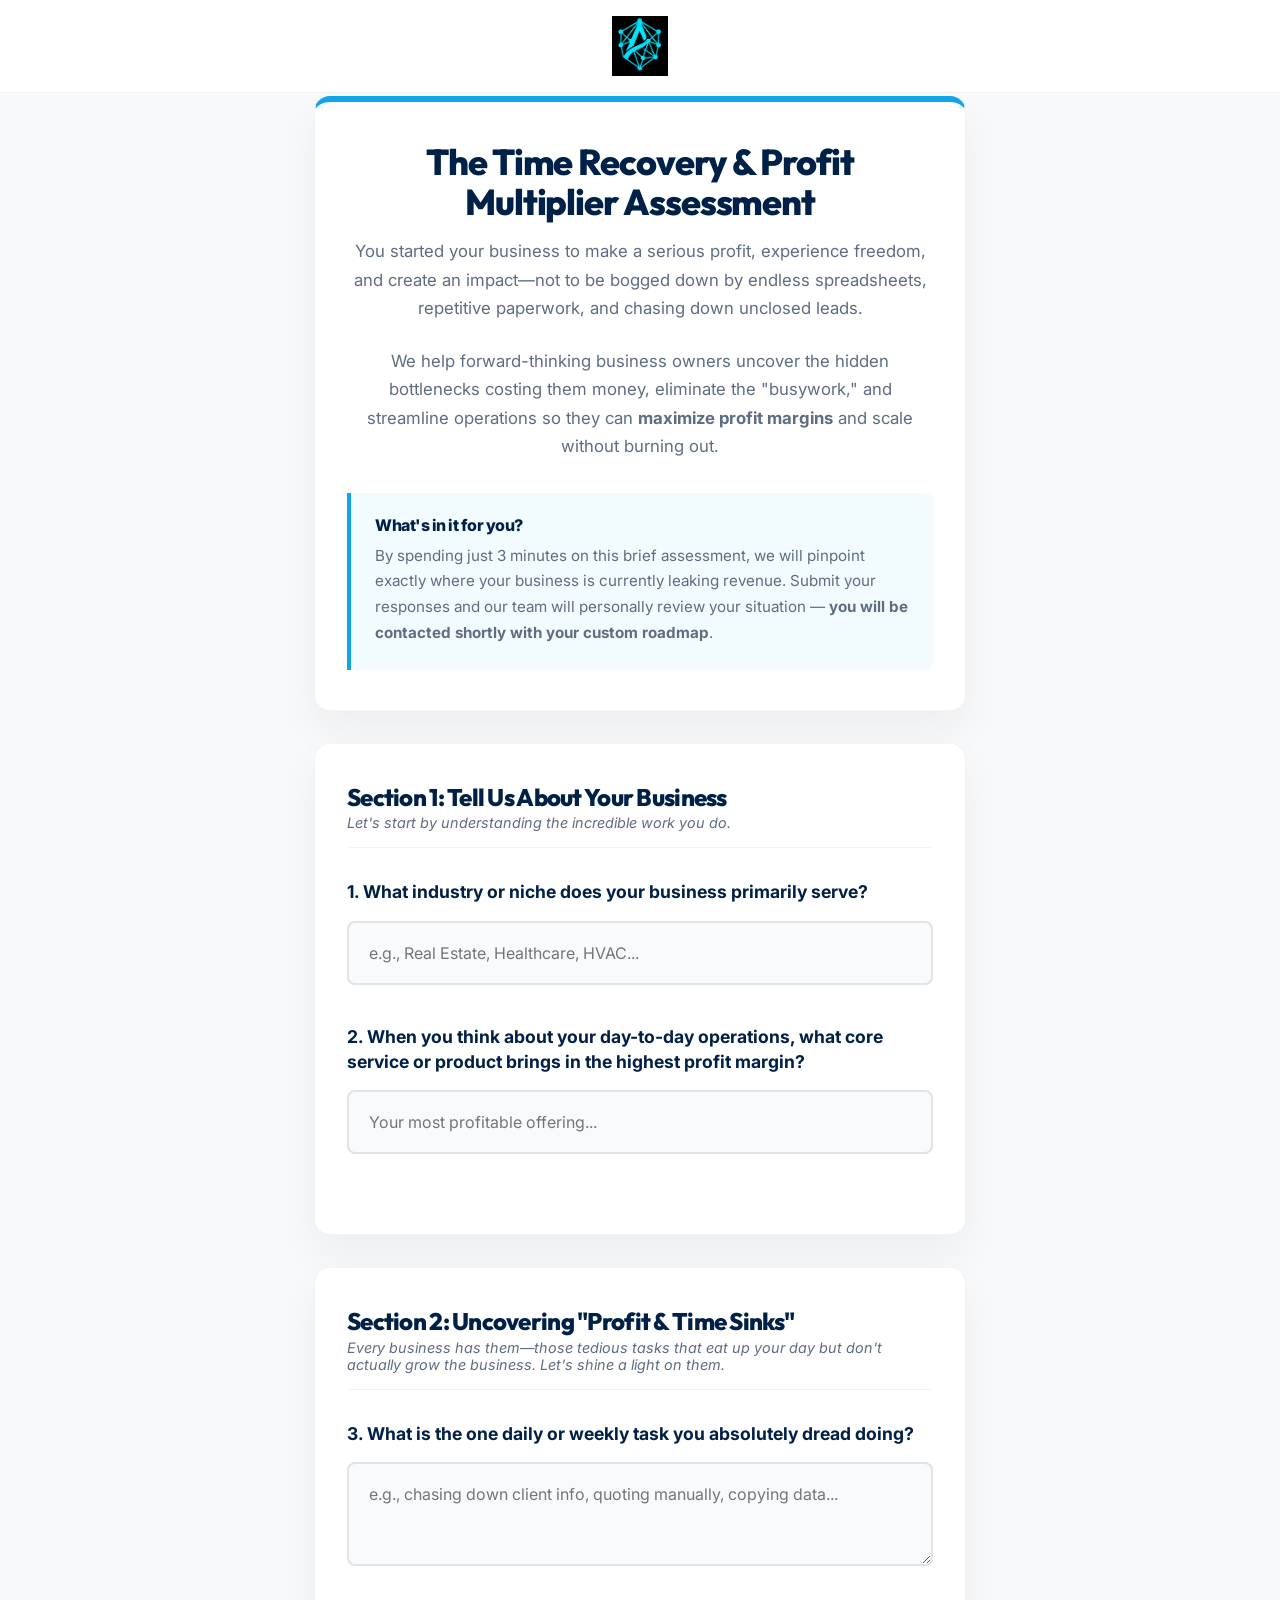
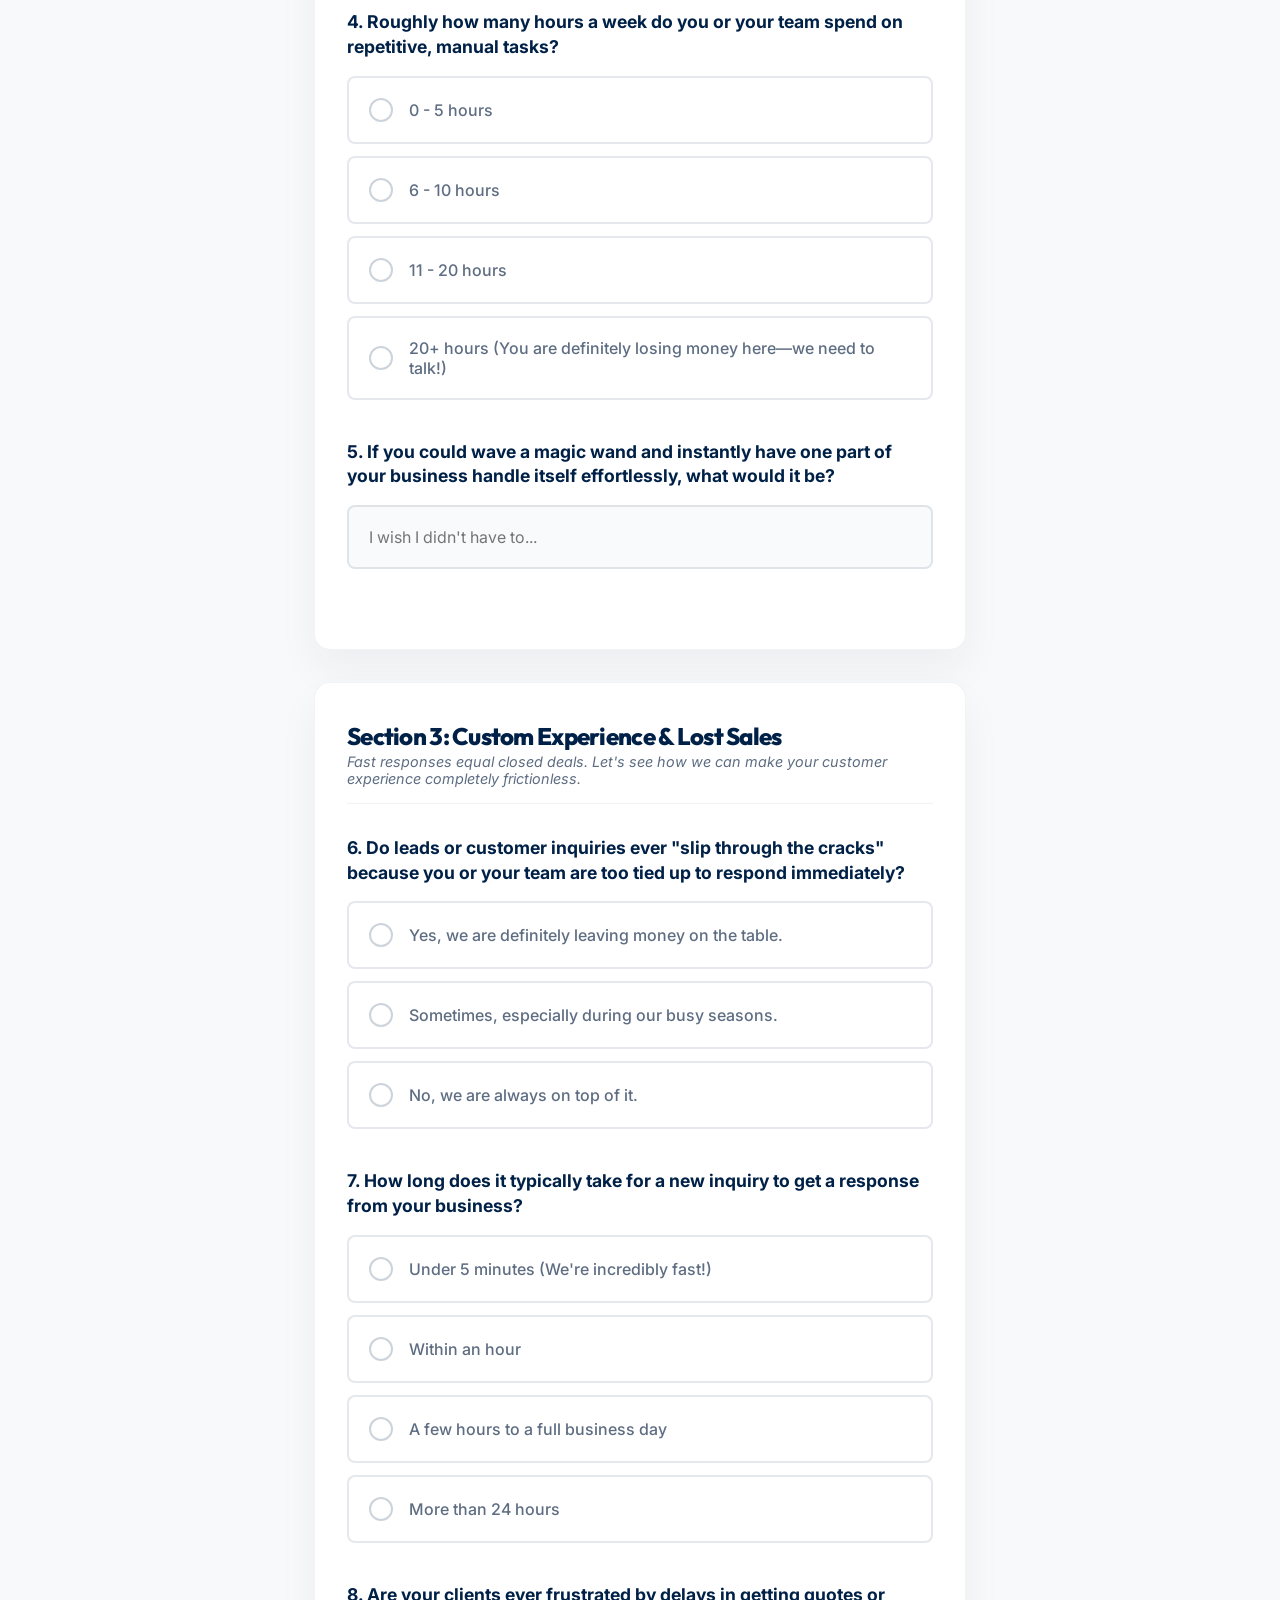
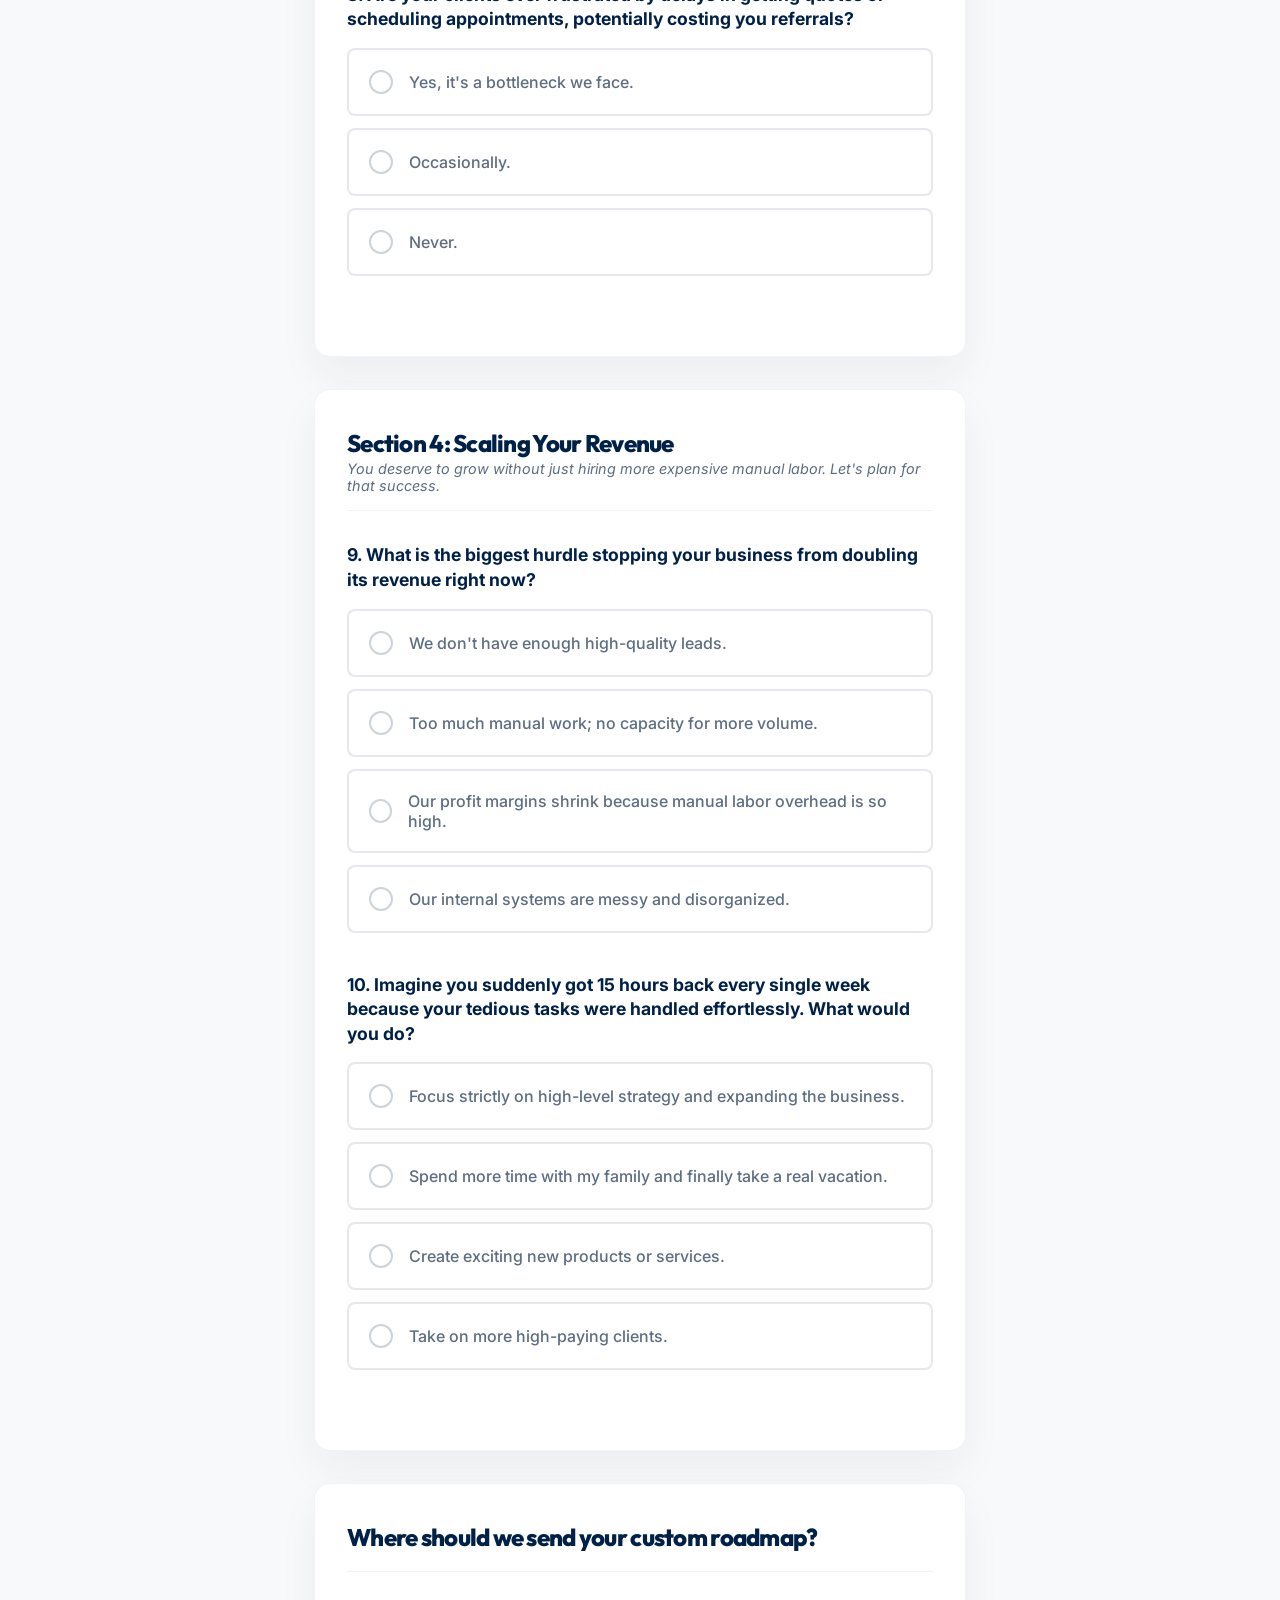
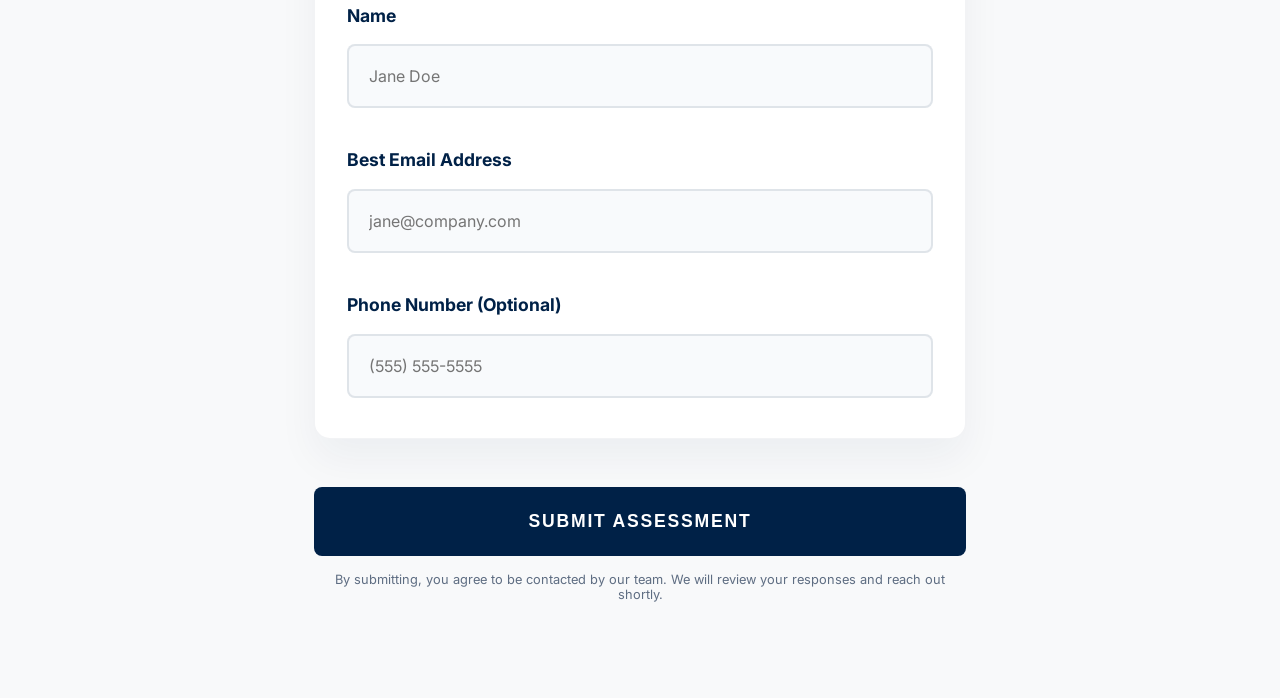
==== commit 94ed6f61: "Replace logo with standalone requested version and remove text" ====
--- a/assessment.html
+++ b/assessment.html
@@ -209,7 +209,6 @@
     <nav class="assessment-nav">
         <a href="index.html" class="logo">
             <img src="AiCrib_Icon_Only.png" alt="AiCrib Icon" class="nav-logo-icon">
-            AiCrib<span class="dot">.</span>
         </a>
     </nav>
 
--- a/style.css
+++ b/style.css
@@ -141,23 +141,19 @@
     text-shadow: 0 0 15px rgba(14, 165, 233, 0.4);
 }
 
-/* Logo icon — mix-blend-mode: screen removes the black background */
+/* Logo icon */
 .nav-logo-icon {
-    width: 38px;
-    height: 38px;
+    width: 60px;
+    height: 60px;
     object-fit: contain;
-    mix-blend-mode: screen;
-    filter: brightness(1.1);
     flex-shrink: 0;
 }
 
-/* Footer logo icon — slightly smaller, lighten blend works on dark bg */
+/* Footer logo icon — slightly smaller */
 .footer-logo-icon {
-    width: 34px;
-    height: 34px;
+    width: 50px;
+    height: 50px;
     object-fit: contain;
-    mix-blend-mode: lighten;
-    filter: brightness(1.1);
     flex-shrink: 0;
 }
 
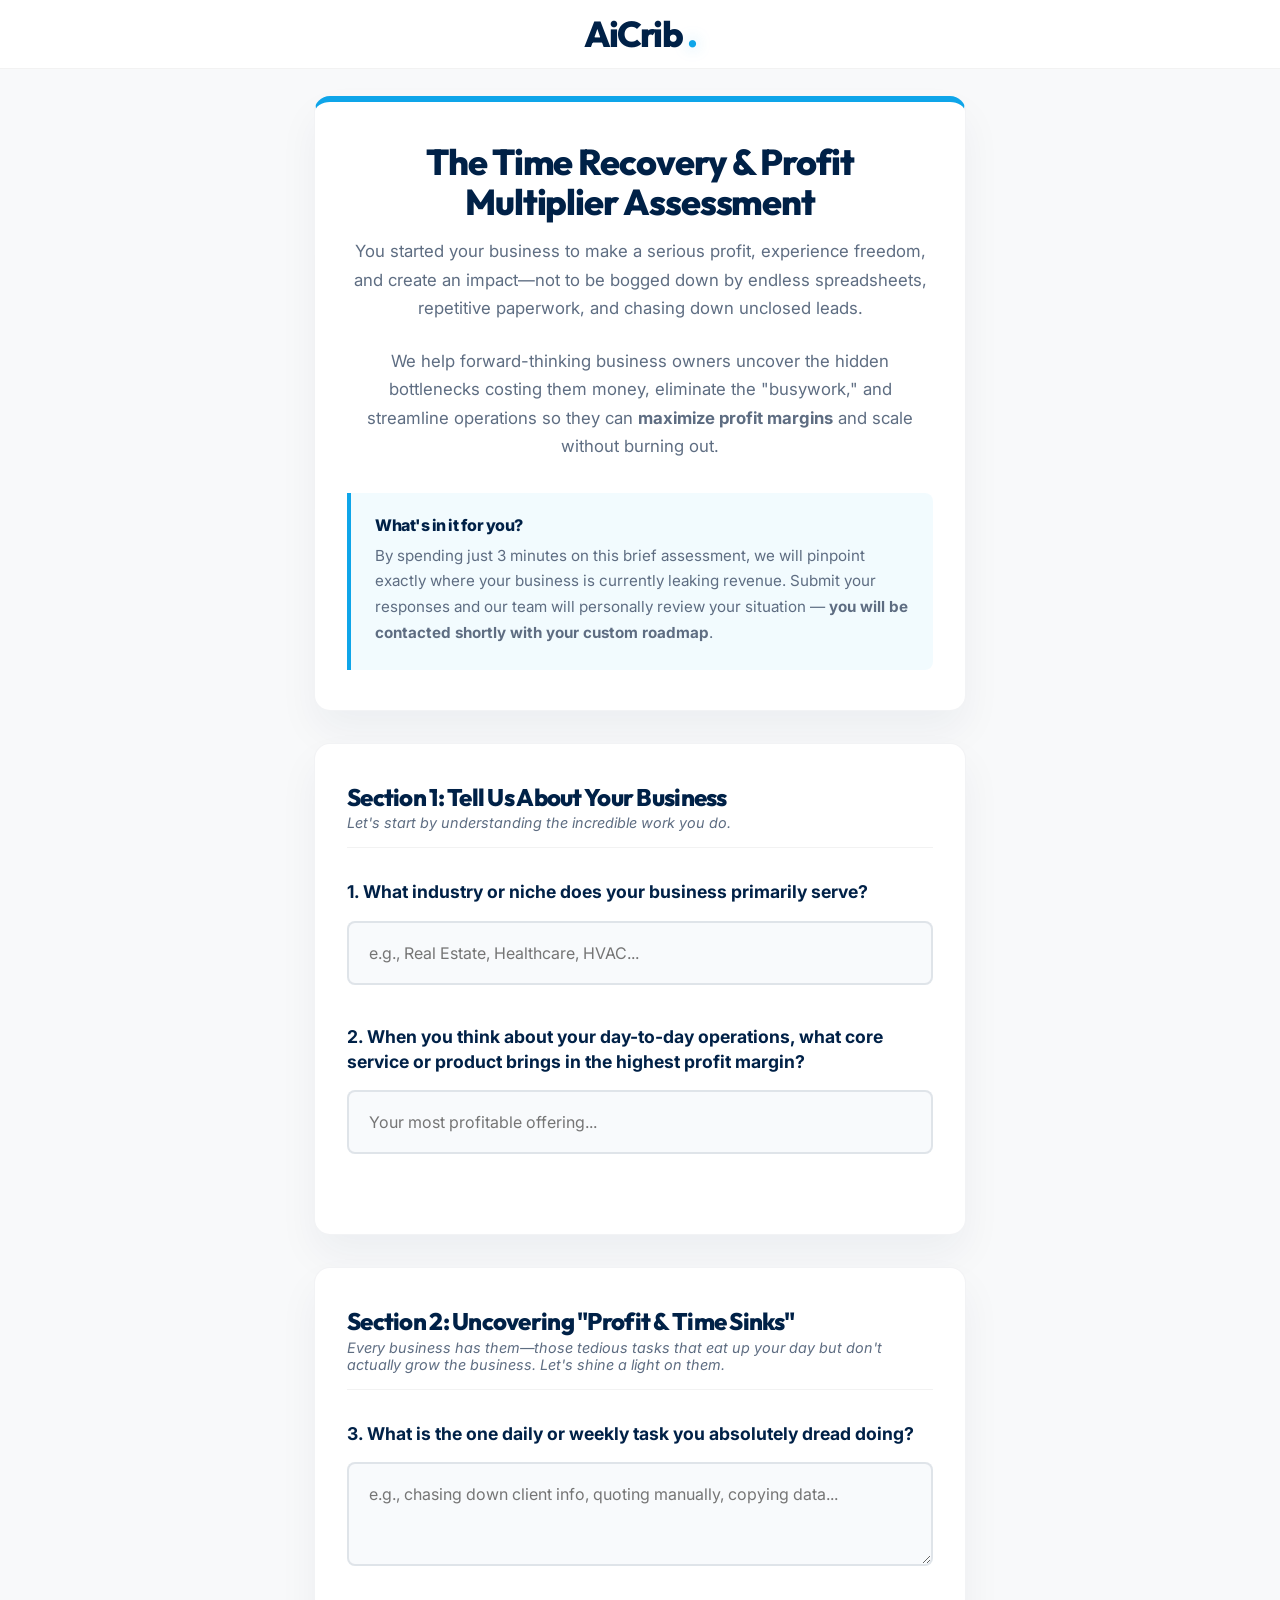
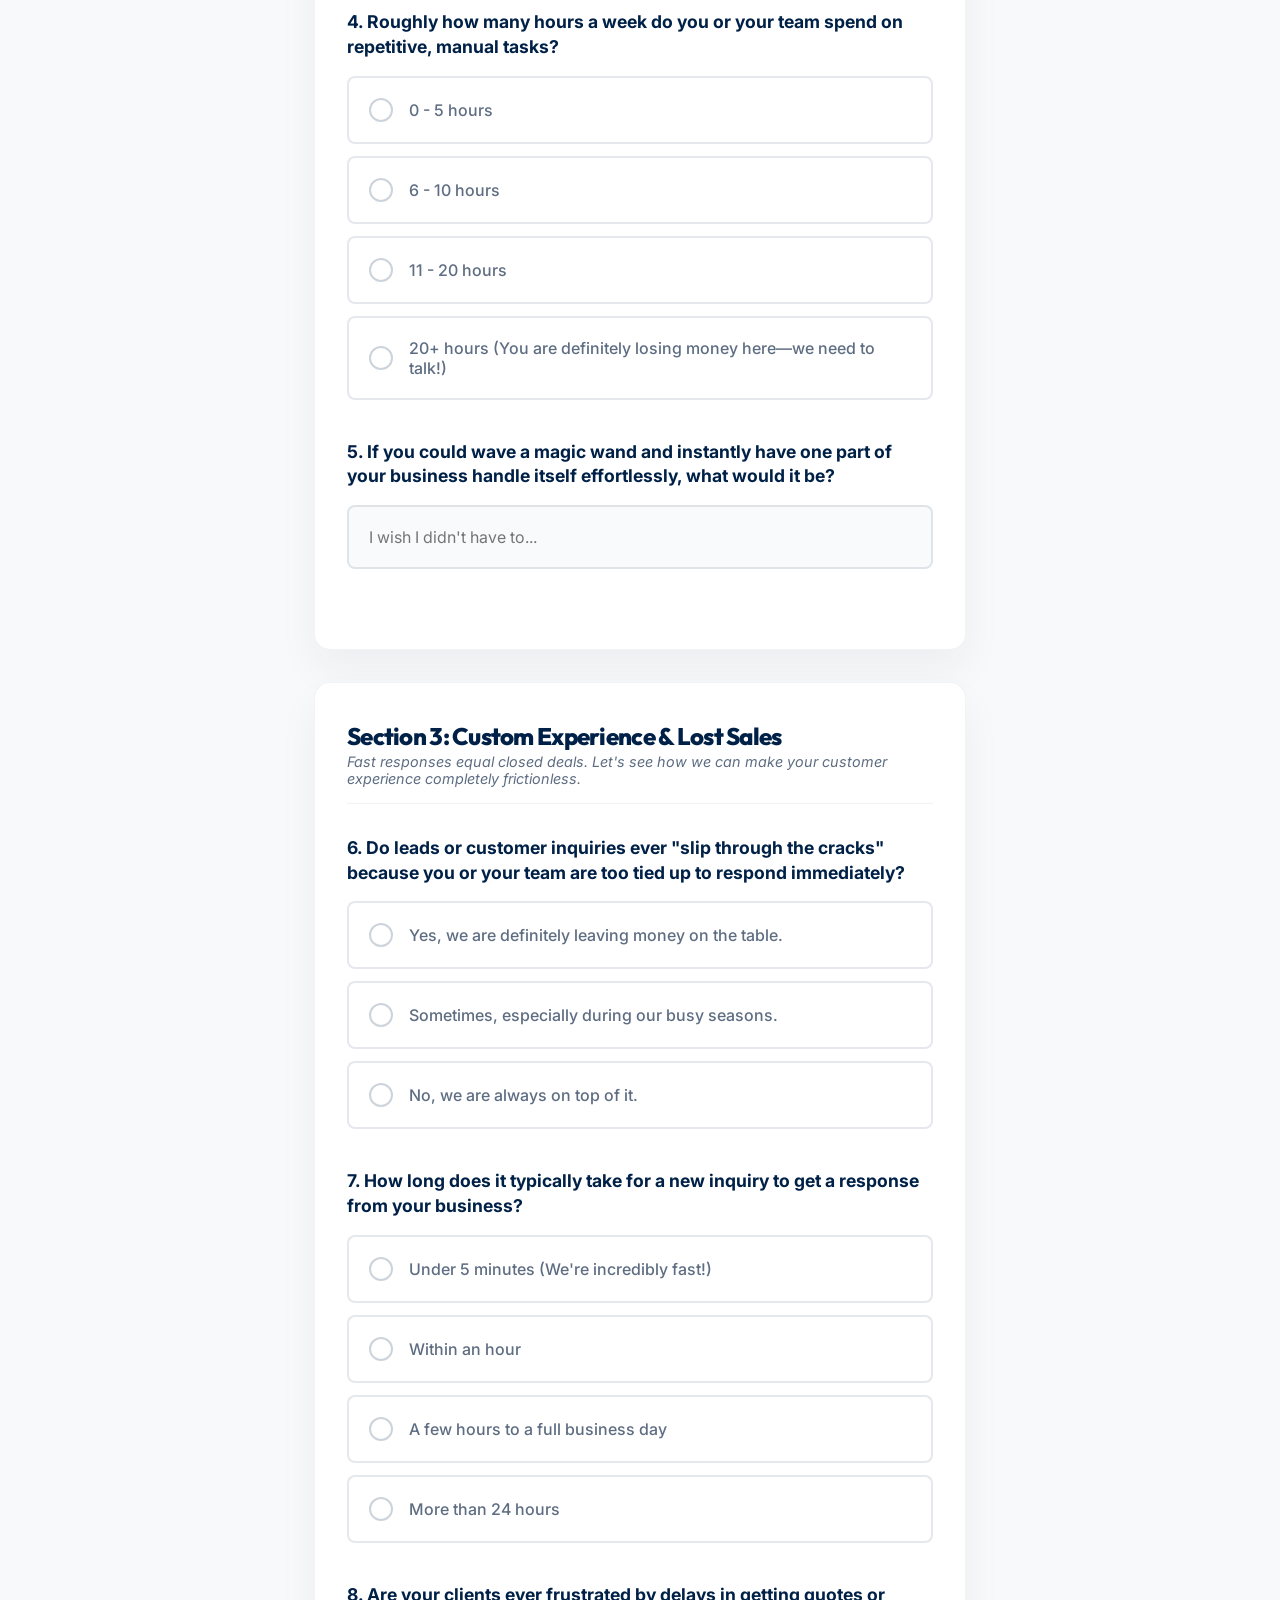
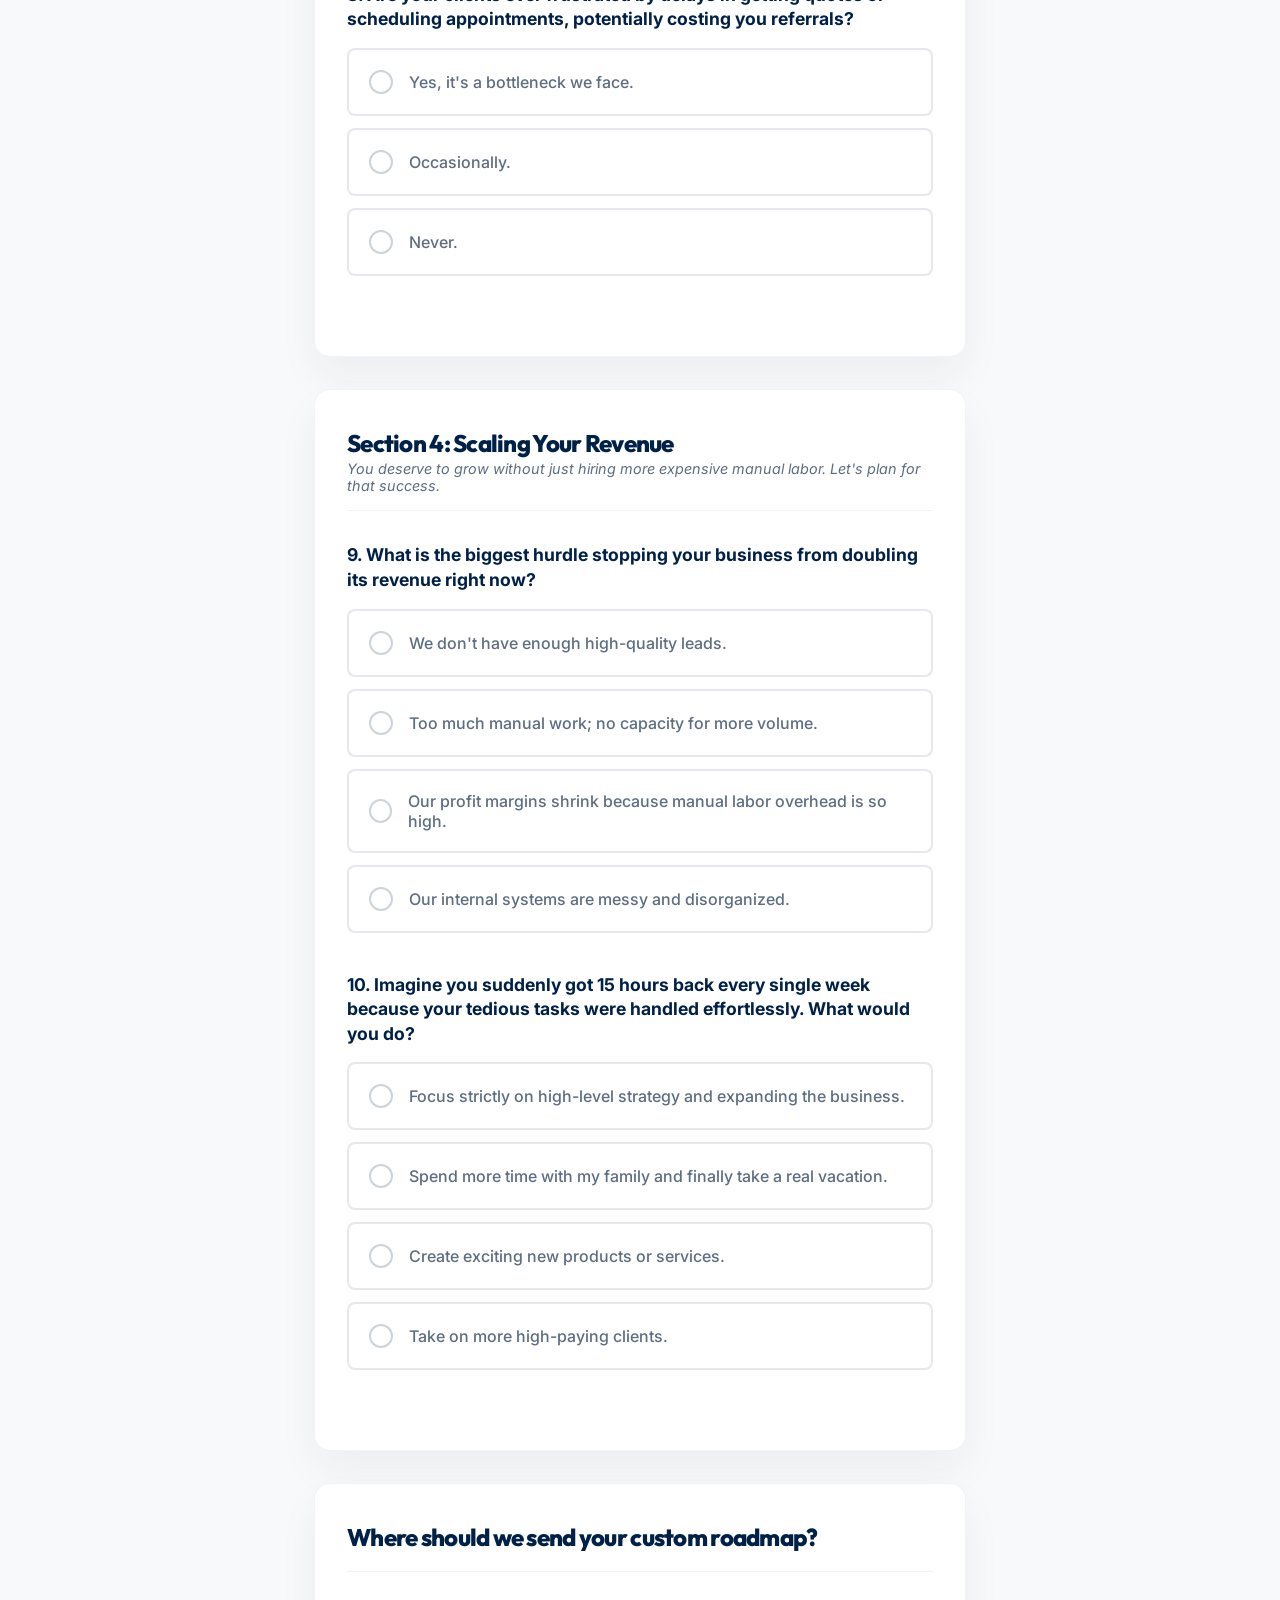
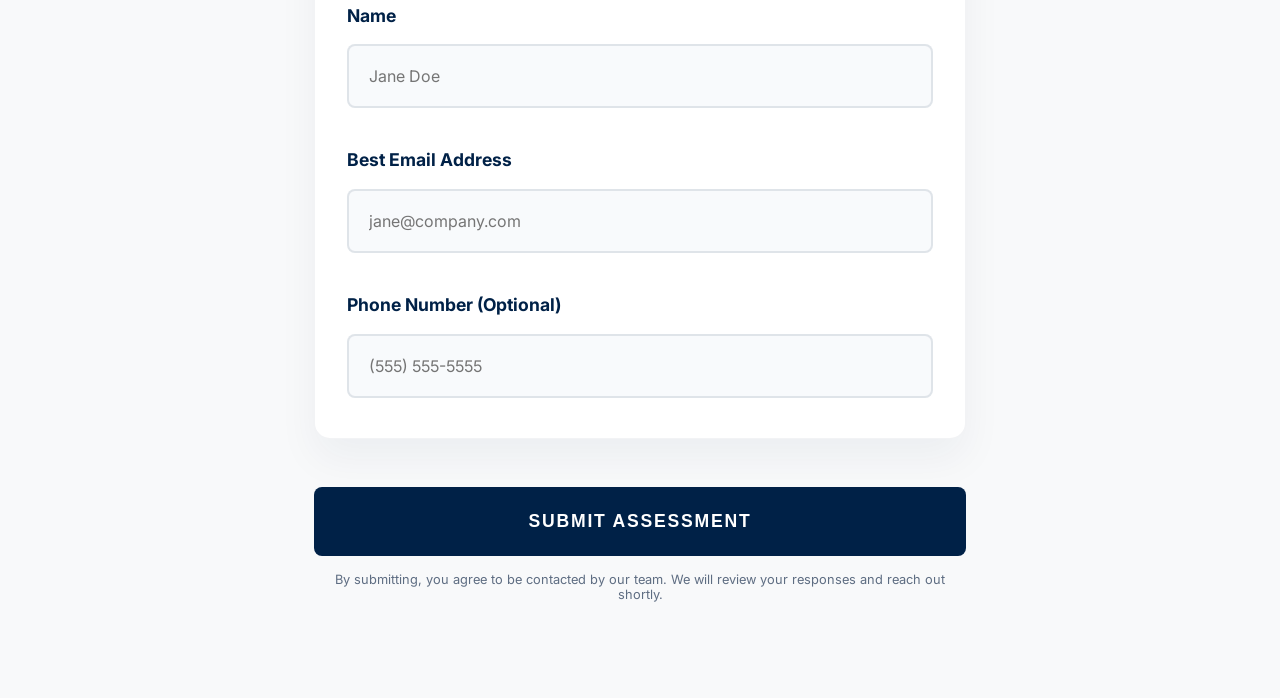
==== commit 7f14e8e3: "Remove image logo and use text only" ====
--- a/assessment.html
+++ b/assessment.html
@@ -208,7 +208,7 @@
     <!-- Minimal Nav -->
     <nav class="assessment-nav">
         <a href="index.html" class="logo">
-            <img src="AiCrib_Icon_Only.png" alt="AiCrib Icon" class="nav-logo-icon">
+            AiCrib<span class="dot">.</span>
         </a>
     </nav>
 
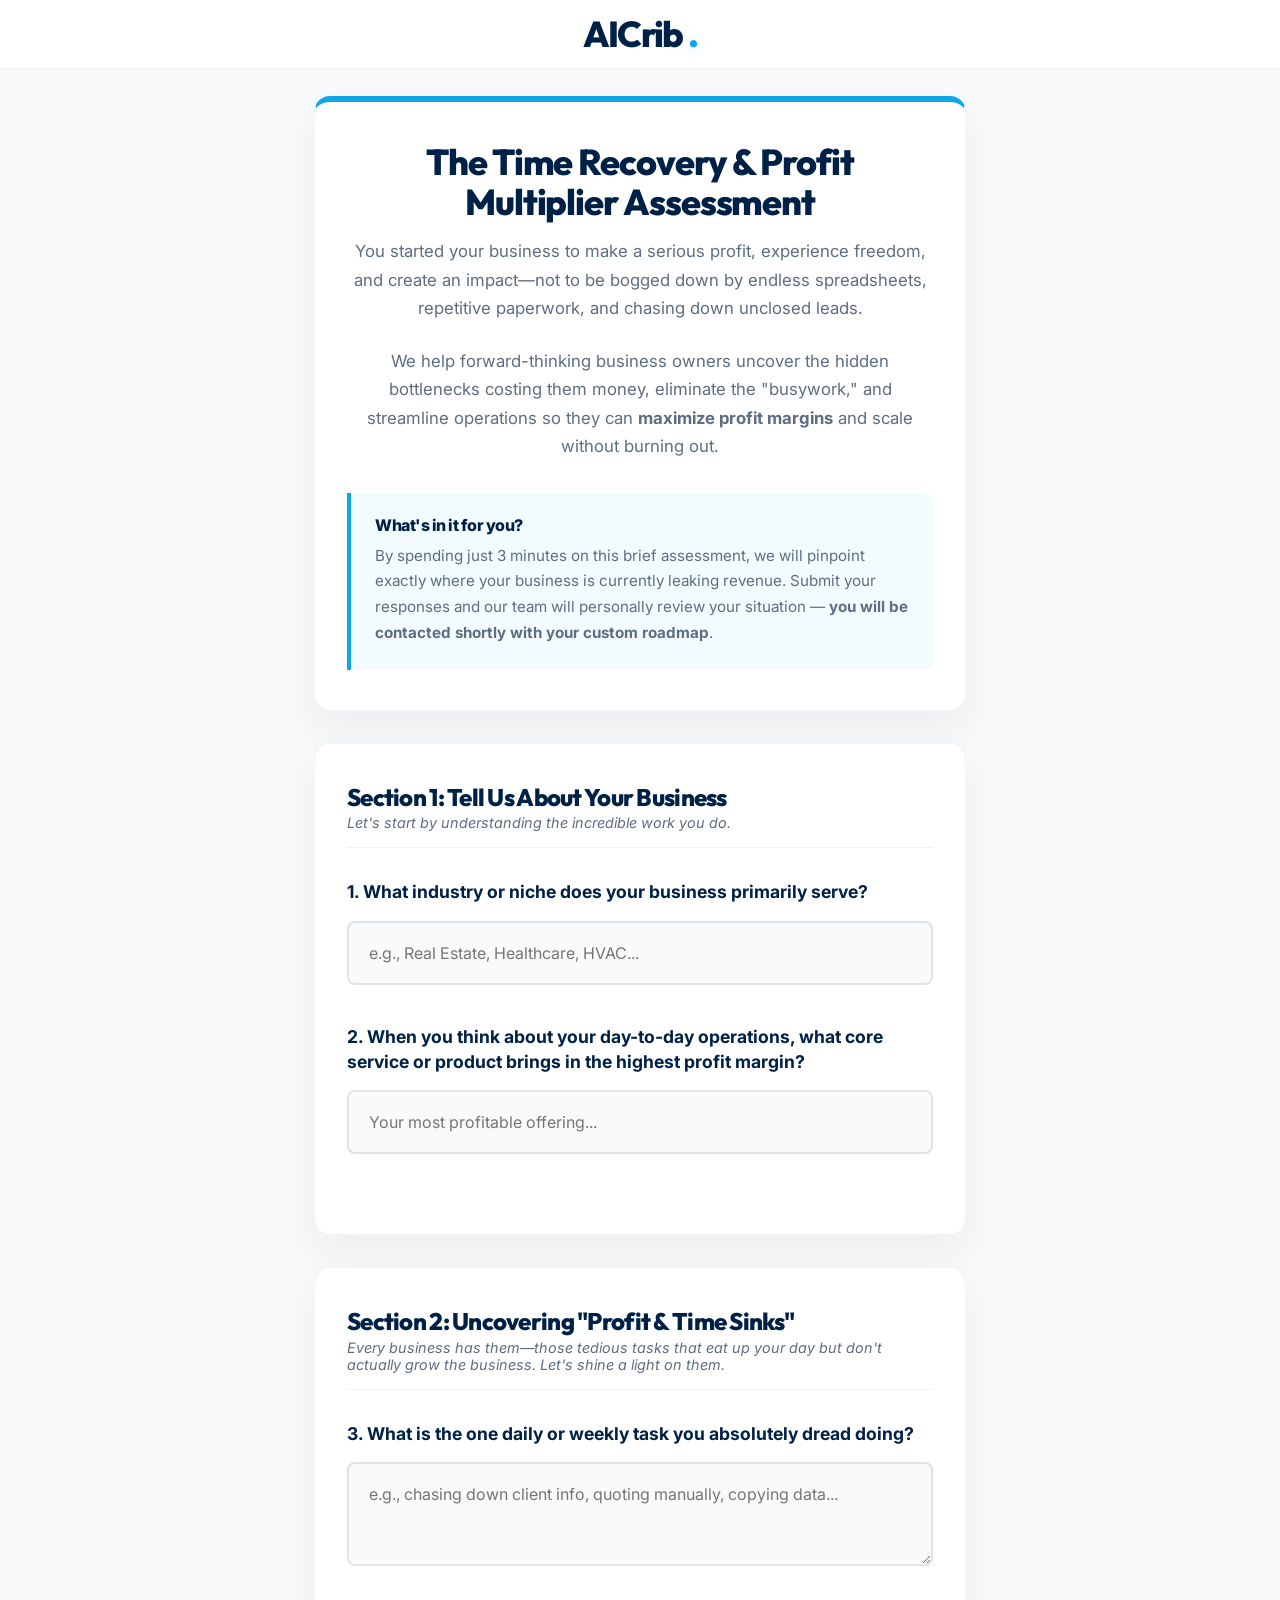
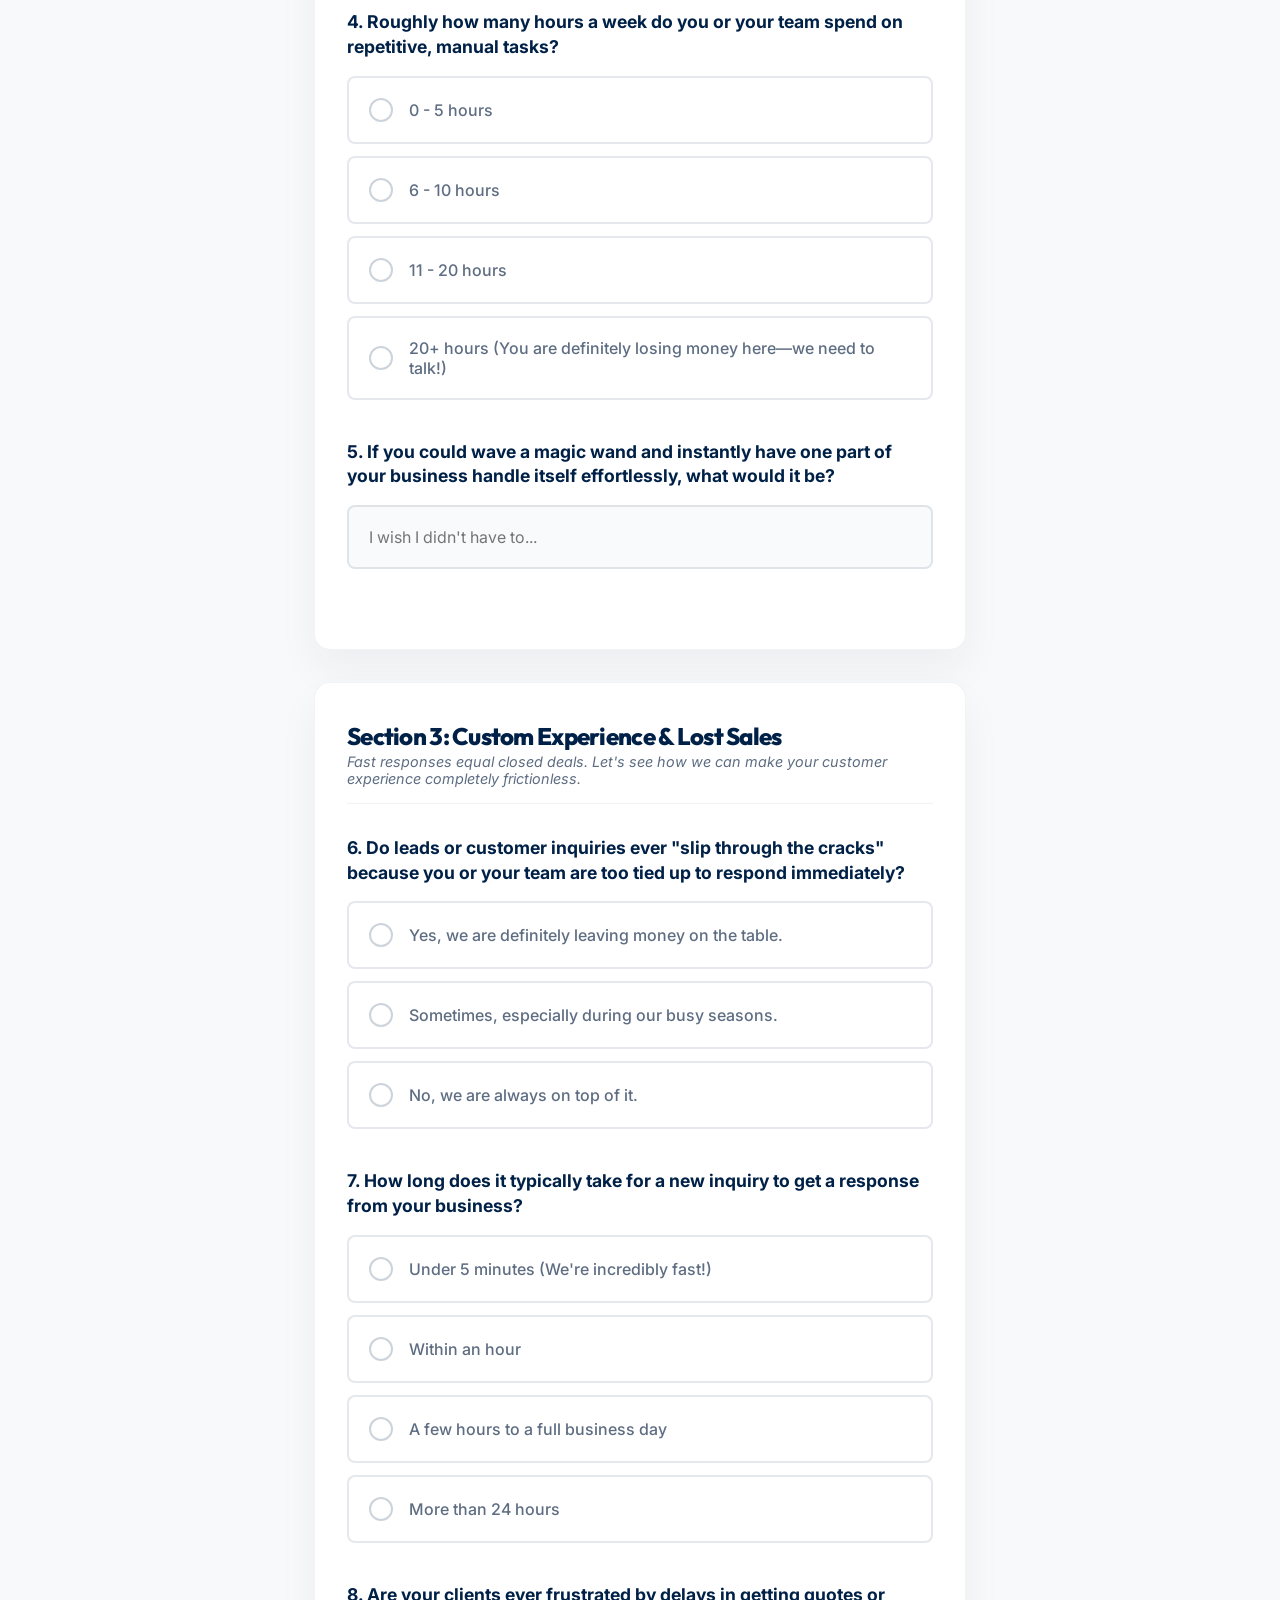
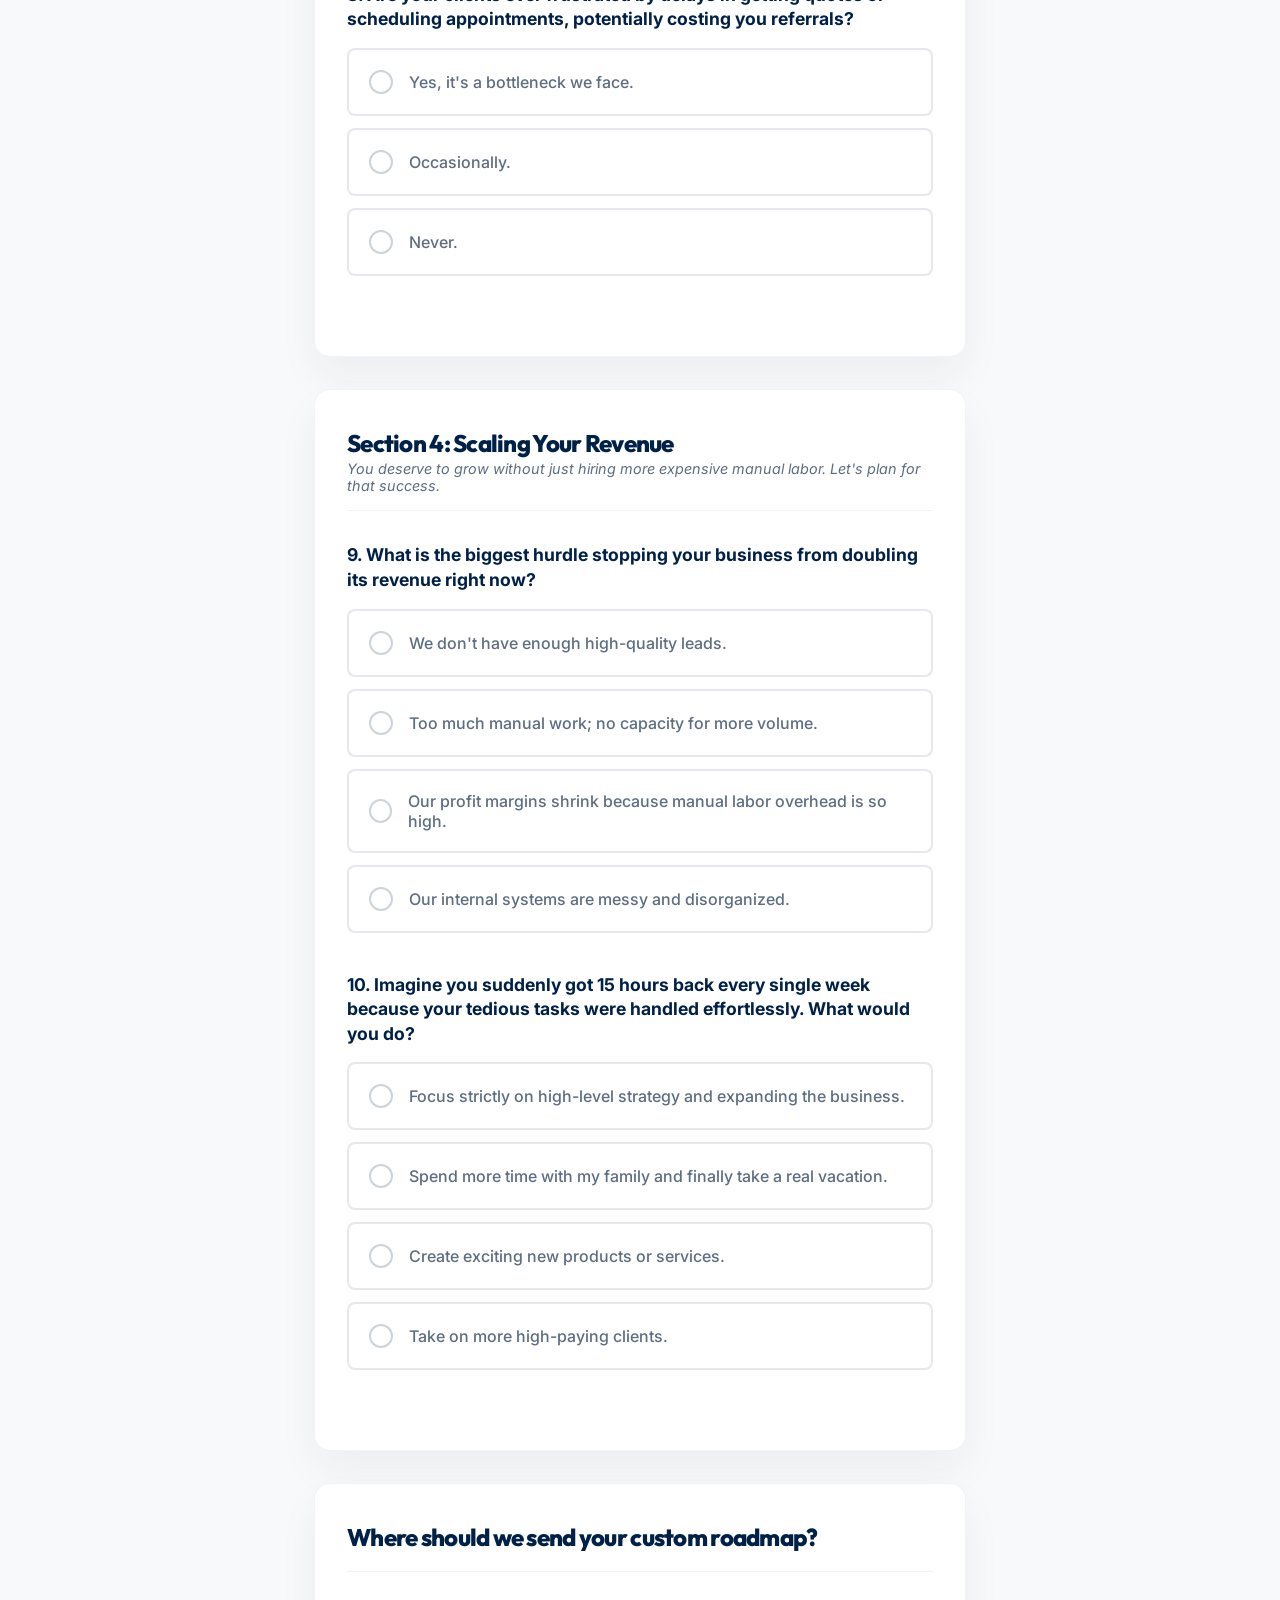
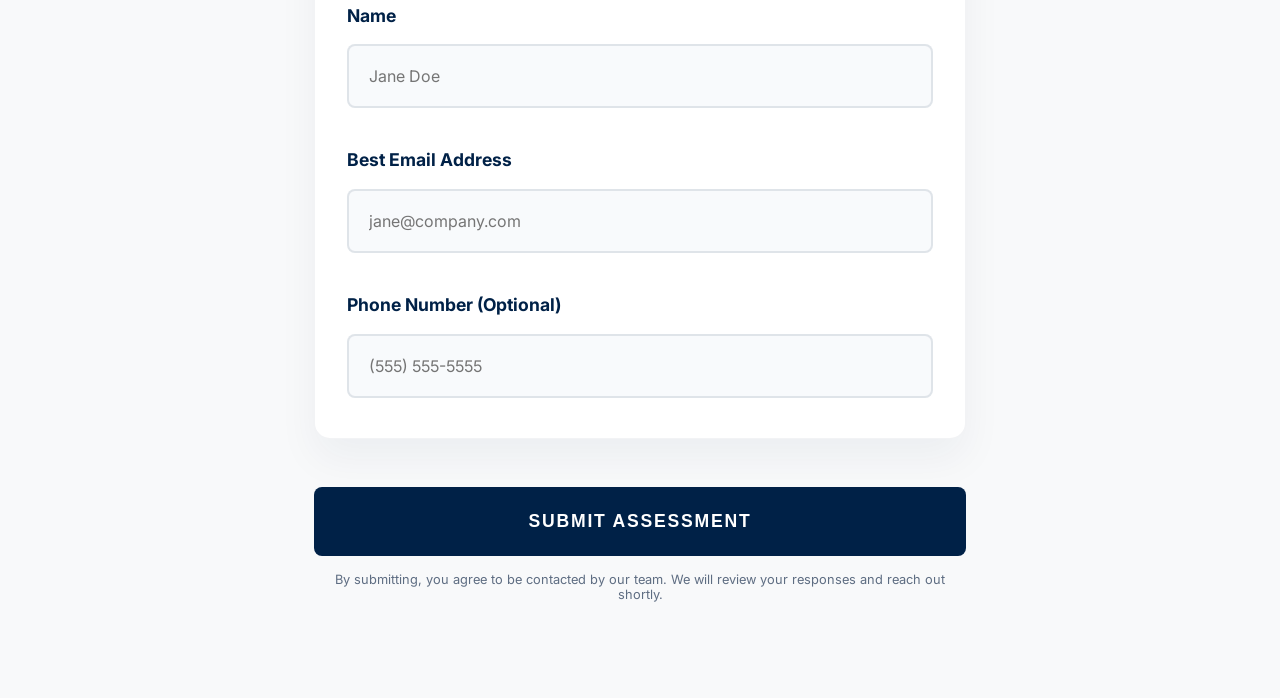
==== commit 31757933: "fix: rebrand to AICrib, connect all forms to email, update footer email to info@aicrib.org" ====
--- a/assessment.html
+++ b/assessment.html
@@ -208,7 +208,7 @@
     <!-- Minimal Nav -->
     <nav class="assessment-nav">
         <a href="index.html" class="logo">
-            AiCrib<span class="dot">.</span>
+            AICrib<span class="dot">.</span>
         </a>
     </nav>
 
--- a/style.css
+++ b/style.css
@@ -277,6 +277,22 @@
     align-items: center;
 }
 
+.hero-canvas {
+    position: absolute;
+    top: 0;
+    left: 0;
+    width: 100%;
+    height: 100%;
+    z-index: 0;
+    pointer-events: none;
+    opacity: 0.6; /* Slight transparency so text remains highly readable */
+}
+
+.relative-z {
+    position: relative;
+    z-index: 2;
+}
+
 .hero h1 {
     font-size: 6rem; /* Huge impact from IC inspo */
     margin-bottom: 2rem;
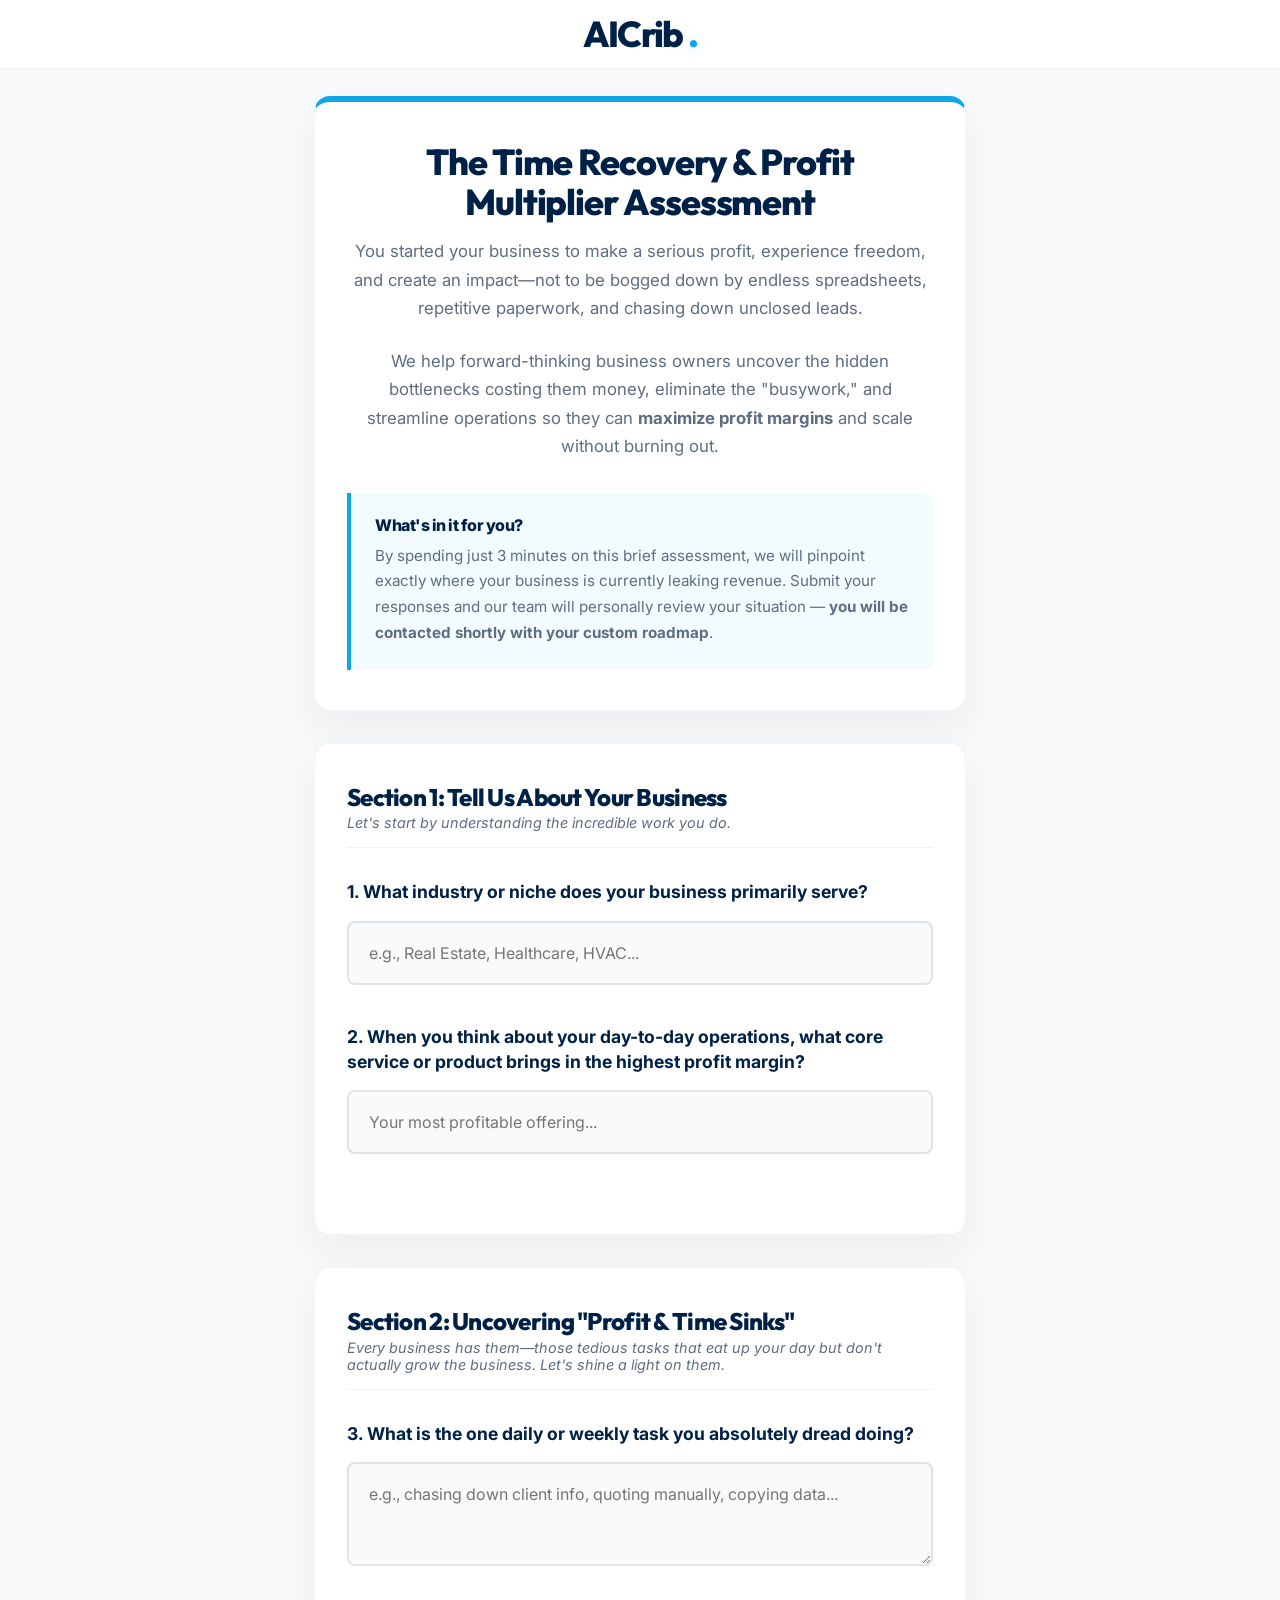
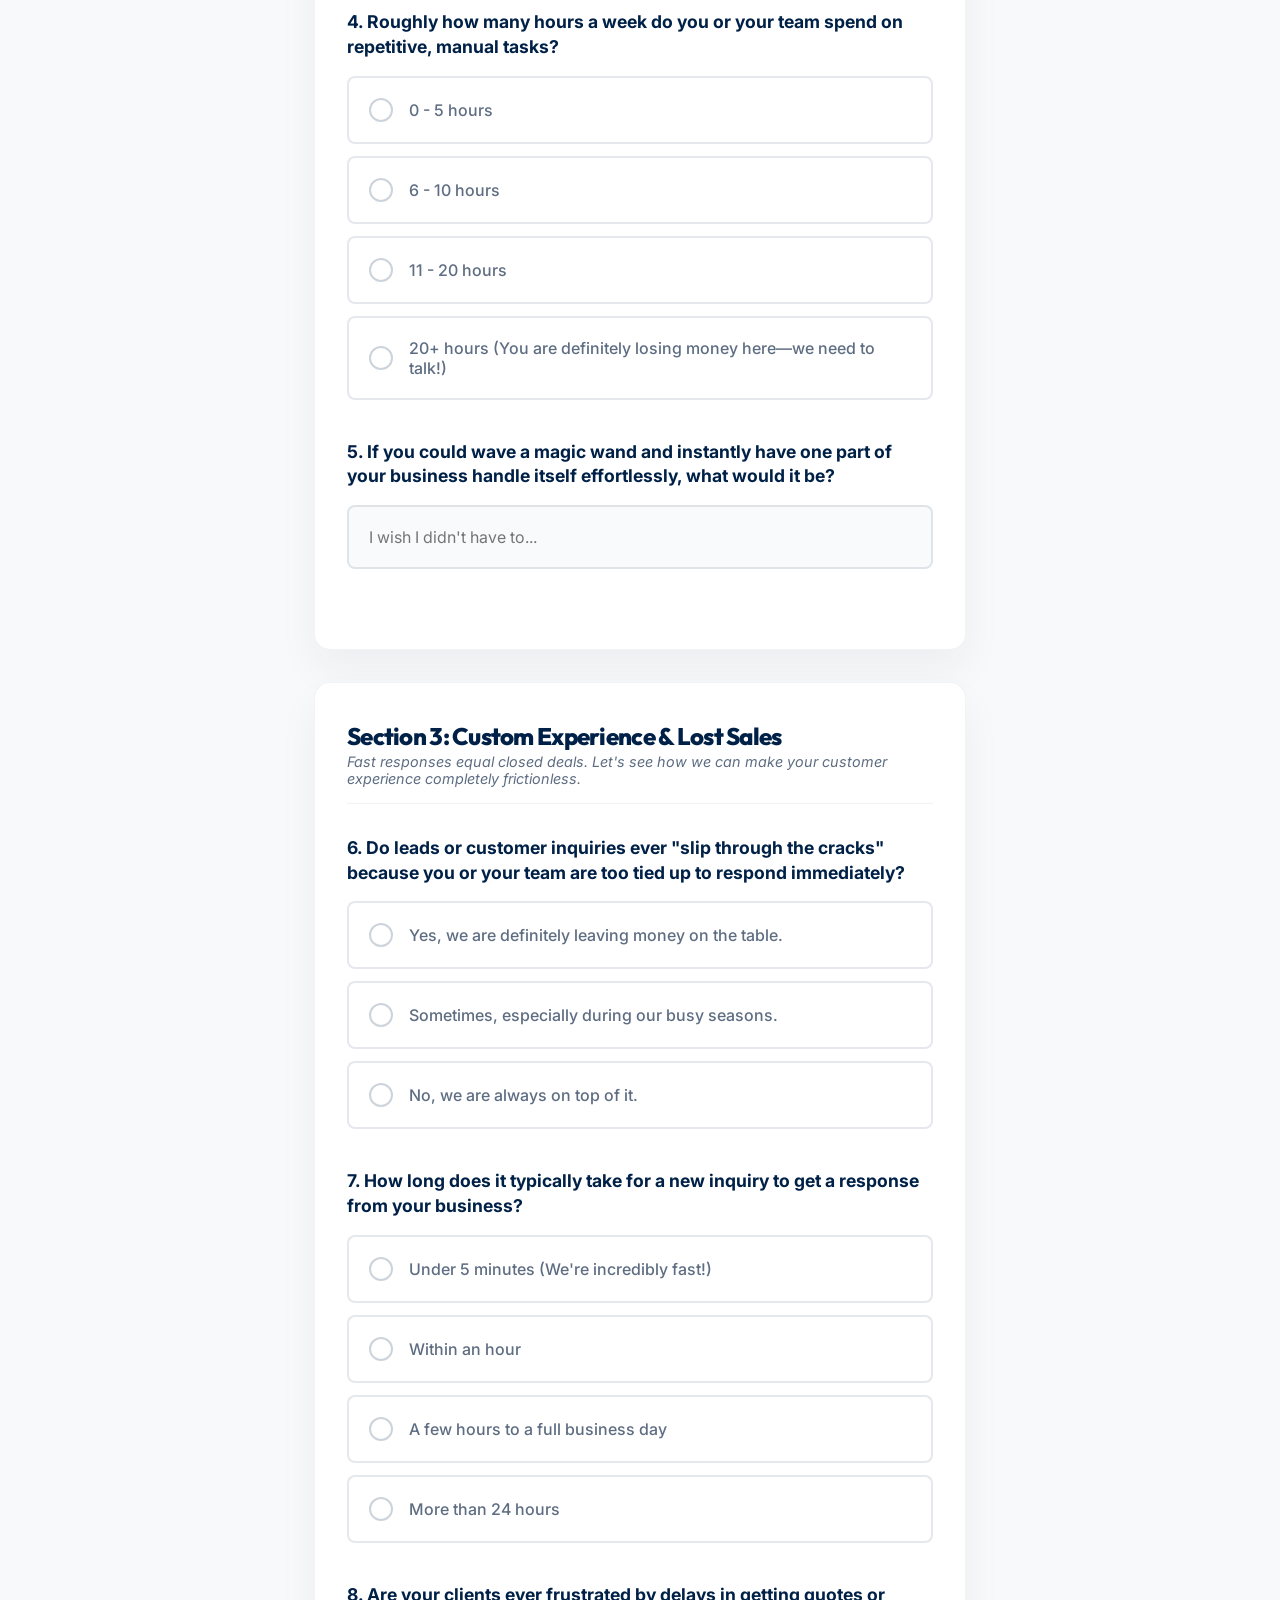
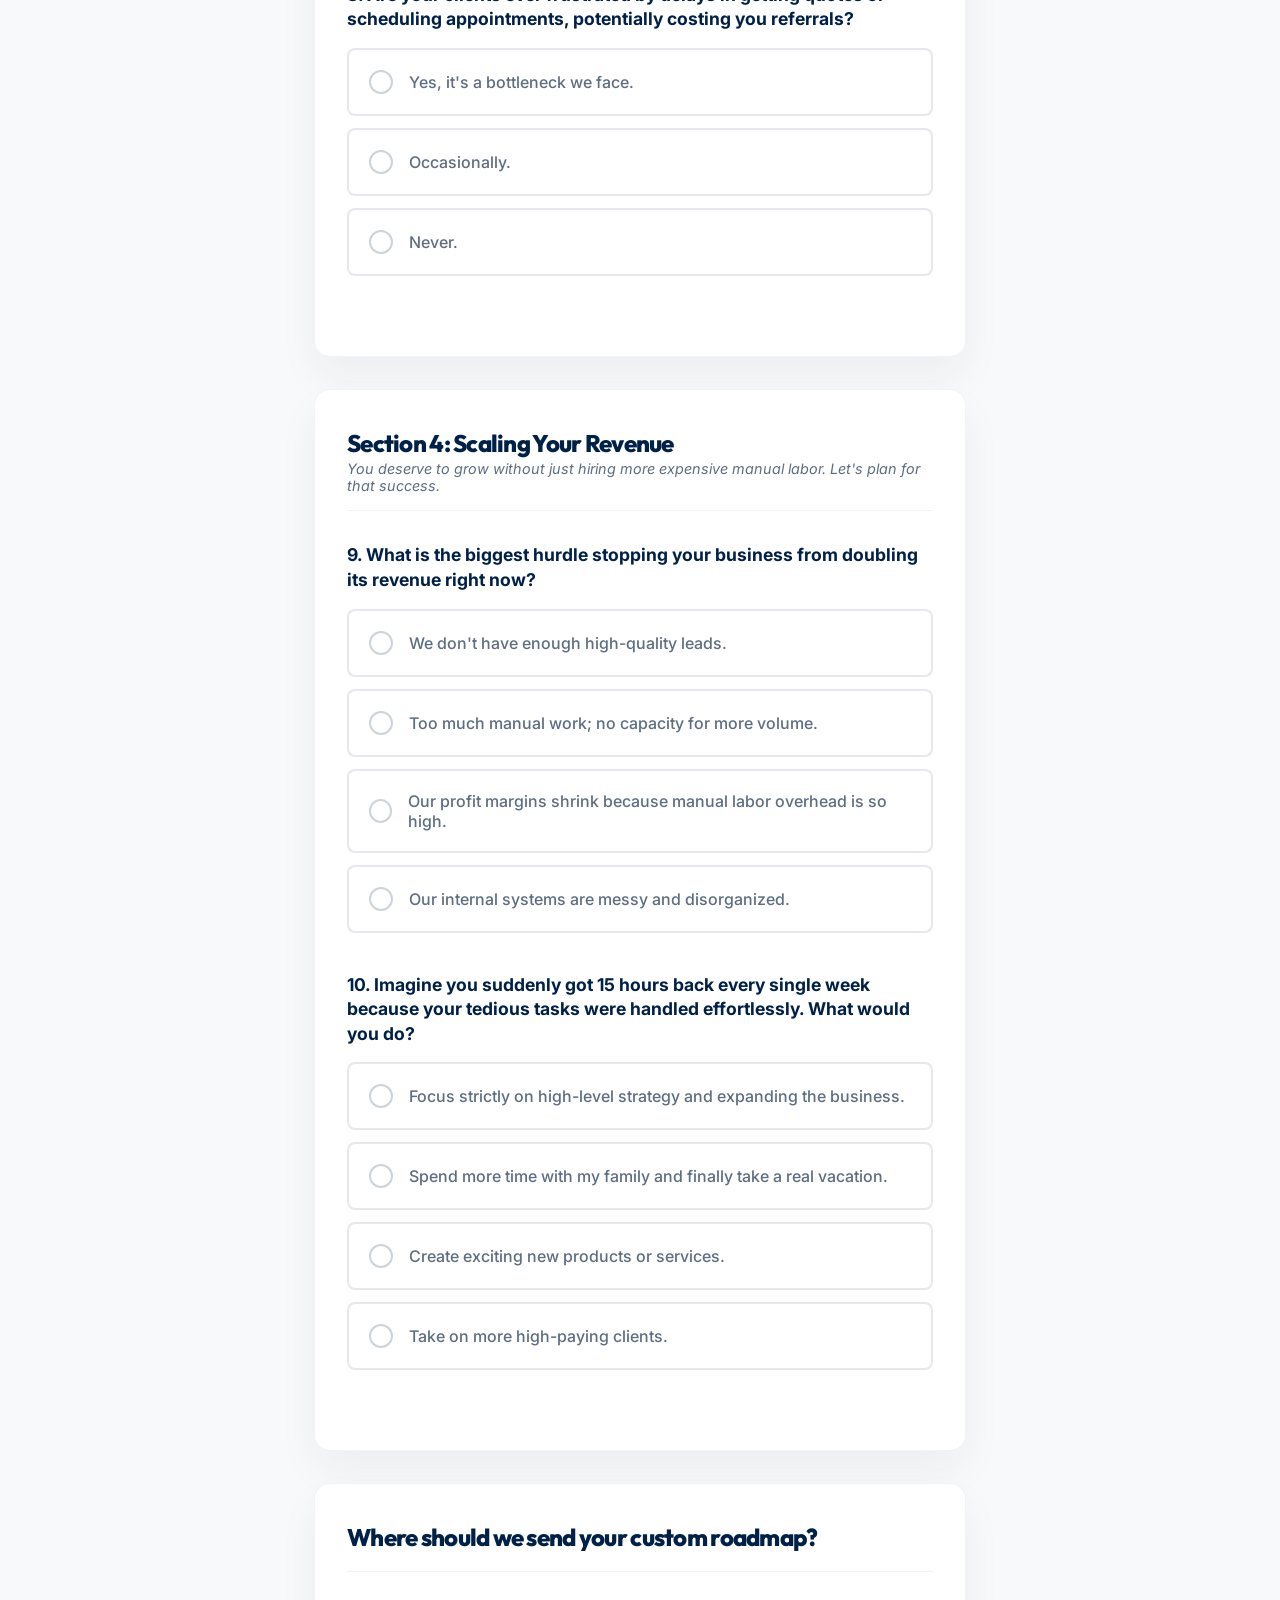
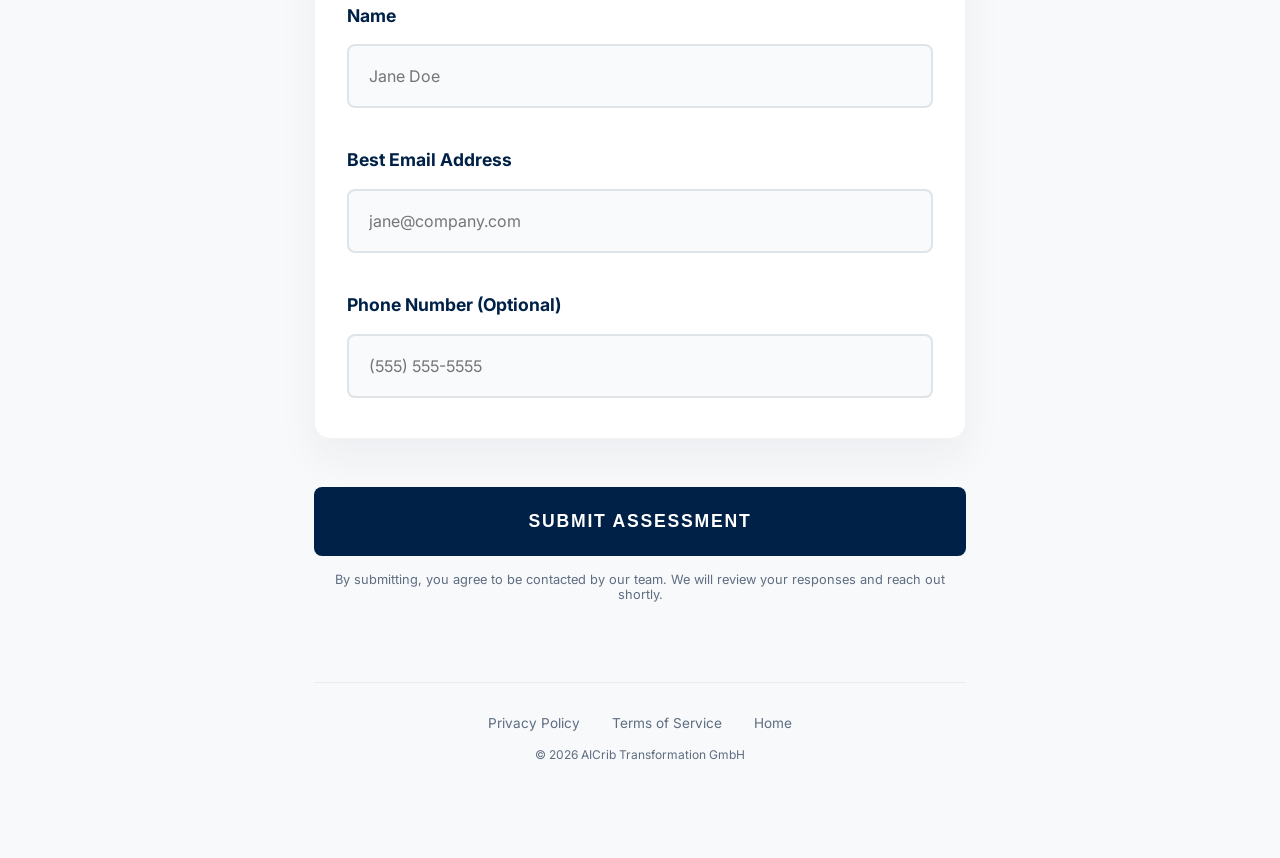
==== commit 6b358b8f: "Add privacy and terms pages, update contact info and remove unlinked social icons" ====
--- a/assessment.html
+++ b/assessment.html
@@ -1,26 +1,31 @@
 <!DOCTYPE html>
 <html lang="en">
+
 <head>
     <meta charset="UTF-8">
     <meta name="viewport" content="width=device-width, initial-scale=1.0, maximum-scale=1.0, user-scalable=no">
-    <title>Profit & Automation Assessment | AiCrib</title>
+    <title>Profit & Automation Assessment | AICrib</title>
     <link rel="preconnect" href="https://fonts.googleapis.com">
     <link rel="preconnect" href="https://fonts.gstatic.com" crossorigin>
-    <link href="https://fonts.googleapis.com/css2?family=Outfit:wght@400;500;600;800&family=Inter:wght@400;500;600;700&display=swap" rel="stylesheet">
+    <link
+        href="https://fonts.googleapis.com/css2?family=Outfit:wght@400;500;600;800&family=Inter:wght@400;500;600;700&display=swap"
+        rel="stylesheet">
     <link rel="stylesheet" href="style.css">
     <style>
         /* Mobile-First Assessment Styles */
         body {
             background-color: var(--bg-offwhite);
         }
-        
+
         /* Minimal Nav specific to assessment */
         .assessment-nav {
             position: fixed;
-            top: 0; left: 0; width: 100%;
+            top: 0;
+            left: 0;
+            width: 100%;
             background: rgba(255, 255, 255, 0.95);
             backdrop-filter: blur(10px);
-            border-bottom: 1px solid rgba(0,0,0,0.05);
+            border-bottom: 1px solid rgba(0, 0, 0, 0.05);
             padding: 1rem 1.5rem;
             z-index: 100;
             display: flex;
@@ -79,7 +84,7 @@
         .section-header {
             margin-bottom: 2rem;
             padding-bottom: 1rem;
-            border-bottom: 1px solid rgba(0,0,0,0.05);
+            border-bottom: 1px solid rgba(0, 0, 0, 0.05);
         }
 
         .section-header h3 {
@@ -87,7 +92,7 @@
             color: var(--bg-navy);
             margin-bottom: 0.25rem;
         }
-        
+
         .section-header p {
             font-size: 0.9rem;
             color: var(--text-muted);
@@ -159,14 +164,14 @@
             transition: all 0.2s ease;
         }
 
-        .radio-label input:checked + .radio-option {
+        .radio-label input:checked+.radio-option {
             border-color: var(--accent-blue);
             background: rgba(14, 165, 233, 0.05);
             color: var(--bg-navy);
             font-weight: 700;
         }
 
-        .radio-label input:checked + .radio-option::before {
+        .radio-label input:checked+.radio-option::before {
             border-color: var(--accent-blue);
             background: var(--accent-blue);
             box-shadow: inset 0 0 0 4px #ffffff;
@@ -196,13 +201,26 @@
 
         /* Mobile specific adjustments */
         @media (max-width: 600px) {
-            .intro-card h1 { font-size: 1.8rem; }
-            .survey-card { padding: 2rem 1.25rem; }
-            .text-input, .radio-option { padding: 1rem; }
-            .assessment-container { padding-top: 5rem; }
+            .intro-card h1 {
+                font-size: 1.8rem;
+            }
+
+            .survey-card {
+                padding: 2rem 1.25rem;
+            }
+
+            .text-input,
+            .radio-option {
+                padding: 1rem;
+            }
+
+            .assessment-container {
+                padding-top: 5rem;
+            }
         }
     </style>
 </head>
+
 <body>
 
     <!-- Minimal Nav -->
@@ -213,28 +231,34 @@
     </nav>
 
     <div class="assessment-container">
-        
+
         <!-- Welcome Card -->
         <div class="survey-card intro-card fade-in-up">
             <h1>The Time Recovery & Profit Multiplier Assessment</h1>
-            <p>You started your business to make a serious profit, experience freedom, and create an impact—not to be bogged down by endless spreadsheets, repetitive paperwork, and chasing down unclosed leads.</p>
-            <p>We help forward-thinking business owners uncover the hidden bottlenecks costing them money, eliminate the "busywork," and streamline operations so they can <strong>maximize profit margins</strong> and scale without burning out.</p>
-            
+            <p>You started your business to make a serious profit, experience freedom, and create an impact—not to be
+                bogged down by endless spreadsheets, repetitive paperwork, and chasing down unclosed leads.</p>
+            <p>We help forward-thinking business owners uncover the hidden bottlenecks costing them money, eliminate the
+                "busywork," and streamline operations so they can <strong>maximize profit margins</strong> and scale
+                without burning out.</p>
+
             <div class="highlight-box">
                 <h4>What's in it for you?</h4>
-                <p style="margin-bottom: 0; font-size: 0.95rem;">By spending just 3 minutes on this brief assessment, we will pinpoint exactly where your business is currently leaking revenue. Submit your responses and our team will personally review your situation — <strong>you will be contacted shortly with your custom roadmap</strong>.</p>
+                <p style="margin-bottom: 0; font-size: 0.95rem;">By spending just 3 minutes on this brief assessment, we
+                    will pinpoint exactly where your business is currently leaking revenue. Submit your responses and
+                    our team will personally review your situation — <strong>you will be contacted shortly with your
+                        custom roadmap</strong>.</p>
             </div>
         </div>
 
         <!-- Start of Form -->
         <form action="https://formsubmit.co/tosin.aina84@gmail.com" method="POST" class="fade-in-up delay-1">
-            
+
             <!-- Honeypot (prevents spam and bot submissions) -->
             <input type="text" name="_honey" style="display:none">
-            
+
             <!-- Disable CAPTCHA redirect -->
             <input type="hidden" name="_captcha" value="false">
-            <input type="hidden" name="_subject" value="New AiCrib Assessment Submission!">
+            <input type="hidden" name="_subject" value="New AICrib Assessment Submission!">
 
             <!-- SECTION 1 -->
             <div class="survey-card">
@@ -245,12 +269,15 @@
 
                 <div class="question-group">
                     <label class="question-label">1. What industry or niche does your business primarily serve?</label>
-                    <input type="text" name="Industry" class="text-input" placeholder="e.g., Real Estate, Healthcare, HVAC..." required>
-                </div>
-
-                <div class="question-group">
-                    <label class="question-label">2. When you think about your day-to-day operations, what core service or product brings in the highest profit margin?</label>
-                    <input type="text" name="Core Service" class="text-input" placeholder="Your most profitable offering..." required>
+                    <input type="text" name="Industry" class="text-input"
+                        placeholder="e.g., Real Estate, Healthcare, HVAC..." required>
+                </div>
+
+                <div class="question-group">
+                    <label class="question-label">2. When you think about your day-to-day operations, what core service
+                        or product brings in the highest profit margin?</label>
+                    <input type="text" name="Core Service" class="text-input"
+                        placeholder="Your most profitable offering..." required>
                 </div>
             </div>
 
@@ -258,17 +285,22 @@
             <div class="survey-card">
                 <div class="section-header">
                     <h3>Section 2: Uncovering "Profit & Time Sinks"</h3>
-                    <p>Every business has them—those tedious tasks that eat up your day but don't actually grow the business. Let's shine a light on them.</p>
-                </div>
-
-                <div class="question-group">
-                    <label class="question-label">3. What is the one daily or weekly task you absolutely dread doing?</label>
-                    <textarea name="Dreaded Task" class="text-input" rows="3" placeholder="e.g., chasing down client info, quoting manually, copying data..." required></textarea>
-                </div>
-
-                <div class="question-group">
-                    <label class="question-label">4. Roughly how many hours a week do you or your team spend on repetitive, manual tasks?</label>
-                    
+                    <p>Every business has them—those tedious tasks that eat up your day but don't actually grow the
+                        business. Let's shine a light on them.</p>
+                </div>
+
+                <div class="question-group">
+                    <label class="question-label">3. What is the one daily or weekly task you absolutely dread
+                        doing?</label>
+                    <textarea name="Dreaded Task" class="text-input" rows="3"
+                        placeholder="e.g., chasing down client info, quoting manually, copying data..."
+                        required></textarea>
+                </div>
+
+                <div class="question-group">
+                    <label class="question-label">4. Roughly how many hours a week do you or your team spend on
+                        repetitive, manual tasks?</label>
+
                     <label class="radio-label">
                         <input type="radio" name="Manual Hours" value="0-5 hours" required>
                         <div class="radio-option">0 - 5 hours</div>
@@ -283,13 +315,16 @@
                     </label>
                     <label class="radio-label">
                         <input type="radio" name="Manual Hours" value="20+ hours (Losing money!)">
-                        <div class="radio-option">20+ hours (You are definitely losing money here—we need to talk!)</div>
-                    </label>
-                </div>
-
-                <div class="question-group">
-                    <label class="question-label">5. If you could wave a magic wand and instantly have one part of your business handle itself effortlessly, what would it be?</label>
-                    <input type="text" name="Magic Wand Task" class="text-input" placeholder="I wish I didn't have to..." required>
+                        <div class="radio-option">20+ hours (You are definitely losing money here—we need to talk!)
+                        </div>
+                    </label>
+                </div>
+
+                <div class="question-group">
+                    <label class="question-label">5. If you could wave a magic wand and instantly have one part of your
+                        business handle itself effortlessly, what would it be?</label>
+                    <input type="text" name="Magic Wand Task" class="text-input"
+                        placeholder="I wish I didn't have to..." required>
                 </div>
             </div>
 
@@ -297,12 +332,14 @@
             <div class="survey-card">
                 <div class="section-header">
                     <h3>Section 3: Custom Experience & Lost Sales</h3>
-                    <p>Fast responses equal closed deals. Let's see how we can make your customer experience completely frictionless.</p>
-                </div>
-
-                <div class="question-group">
-                    <label class="question-label">6. Do leads or customer inquiries ever "slip through the cracks" because you or your team are too tied up to respond immediately?</label>
-                    
+                    <p>Fast responses equal closed deals. Let's see how we can make your customer experience completely
+                        frictionless.</p>
+                </div>
+
+                <div class="question-group">
+                    <label class="question-label">6. Do leads or customer inquiries ever "slip through the cracks"
+                        because you or your team are too tied up to respond immediately?</label>
+
                     <label class="radio-label">
                         <input type="radio" name="Slipped Leads" value="Yes, leaving money on table" required>
                         <div class="radio-option">Yes, we are definitely leaving money on the table.</div>
@@ -318,8 +355,9 @@
                 </div>
 
                 <div class="question-group">
-                    <label class="question-label">7. How long does it typically take for a new inquiry to get a response from your business?</label>
-                    
+                    <label class="question-label">7. How long does it typically take for a new inquiry to get a response
+                        from your business?</label>
+
                     <label class="radio-label">
                         <input type="radio" name="Response Time" value="Under 5 minutes" required>
                         <div class="radio-option">Under 5 minutes (We're incredibly fast!)</div>
@@ -339,7 +377,8 @@
                 </div>
 
                 <div class="question-group">
-                    <label class="question-label">8. Are your clients ever frustrated by delays in getting quotes or scheduling appointments, potentially costing you referrals?</label>
+                    <label class="question-label">8. Are your clients ever frustrated by delays in getting quotes or
+                        scheduling appointments, potentially costing you referrals?</label>
                     <label class="radio-label">
                         <input type="radio" name="Client Frustration" value="Yes" required>
                         <div class="radio-option">Yes, it's a bottleneck we face.</div>
@@ -359,11 +398,13 @@
             <div class="survey-card">
                 <div class="section-header">
                     <h3>Section 4: Scaling Your Revenue</h3>
-                    <p>You deserve to grow without just hiring more expensive manual labor. Let's plan for that success.</p>
-                </div>
-
-                <div class="question-group">
-                    <label class="question-label">9. What is the biggest hurdle stopping your business from doubling its revenue right now?</label>
+                    <p>You deserve to grow without just hiring more expensive manual labor. Let's plan for that success.
+                    </p>
+                </div>
+
+                <div class="question-group">
+                    <label class="question-label">9. What is the biggest hurdle stopping your business from doubling its
+                        revenue right now?</label>
                     <label class="radio-label">
                         <input type="radio" name="Growth Hurdle" value="Not enough leads" required>
                         <div class="radio-option">We don't have enough high-quality leads.</div>
@@ -374,7 +415,8 @@
                     </label>
                     <label class="radio-label">
                         <input type="radio" name="Growth Hurdle" value="Shrinking margins">
-                        <div class="radio-option">Our profit margins shrink because manual labor overhead is so high.</div>
+                        <div class="radio-option">Our profit margins shrink because manual labor overhead is so high.
+                        </div>
                     </label>
                     <label class="radio-label">
                         <input type="radio" name="Growth Hurdle" value="Disorganized systems">
@@ -383,10 +425,12 @@
                 </div>
 
                 <div class="question-group">
-                    <label class="question-label">10. Imagine you suddenly got 15 hours back every single week because your tedious tasks were handled effortlessly. What would you do?</label>
+                    <label class="question-label">10. Imagine you suddenly got 15 hours back every single week because
+                        your tedious tasks were handled effortlessly. What would you do?</label>
                     <label class="radio-label">
                         <input type="radio" name="Saved Time Usage" value="High level strategy" required>
-                        <div class="radio-option">Focus strictly on high-level strategy and expanding the business.</div>
+                        <div class="radio-option">Focus strictly on high-level strategy and expanding the business.
+                        </div>
                     </label>
                     <label class="radio-label">
                         <input type="radio" name="Saved Time Usage" value="More family time">
@@ -425,10 +469,20 @@
             <button type="submit" class="submit-btn" id="submitBtn">
                 Submit Assessment
             </button>
-            <p style="text-align: center; font-size: 0.8rem; color: var(--text-muted); margin-top: 1rem; padding-bottom: 2rem;">
-                By submitting, you agree to be contacted by our team. We will review your responses and reach out shortly.
+            <p
+                style="text-align: center; font-size: 0.8rem; color: var(--text-muted); margin-top: 1rem; padding-bottom: 2rem;">
+                By submitting, you agree to be contacted by our team. We will review your responses and reach out
+                shortly.
             </p>
 
+            <div style="text-align: center; margin-top: 3rem; padding-bottom: 2rem; border-top: 1px solid rgba(0,0,0,0.05); padding-top: 2rem;">
+                <div style="display: flex; justify-content: center; gap: 2rem; font-size: 0.85rem;">
+                    <a href="privacy.html" style="color: var(--text-muted); text-decoration: none;">Privacy Policy</a>
+                    <a href="terms.html" style="color: var(--text-muted); text-decoration: none;">Terms of Service</a>
+                    <a href="index.html" style="color: var(--text-muted); text-decoration: none;">Home</a>
+                </div>
+                <p style="margin-top: 1rem; font-size: 0.75rem; color: var(--text-muted);">© 2026 AICrib Transformation GmbH</p>
+            </div>
         </form>
     </div>
 
@@ -443,4 +497,5 @@
         });
     </script>
 </body>
-</html>
+
+</html>
--- a/style.css
+++ b/style.css
@@ -1170,7 +1170,7 @@
     flex-wrap: wrap;
 }
 
-.contact-links a {
+.contact-links a, .contact-links span {
     color: white;
     text-decoration: none;
     font-size: 0.8rem;
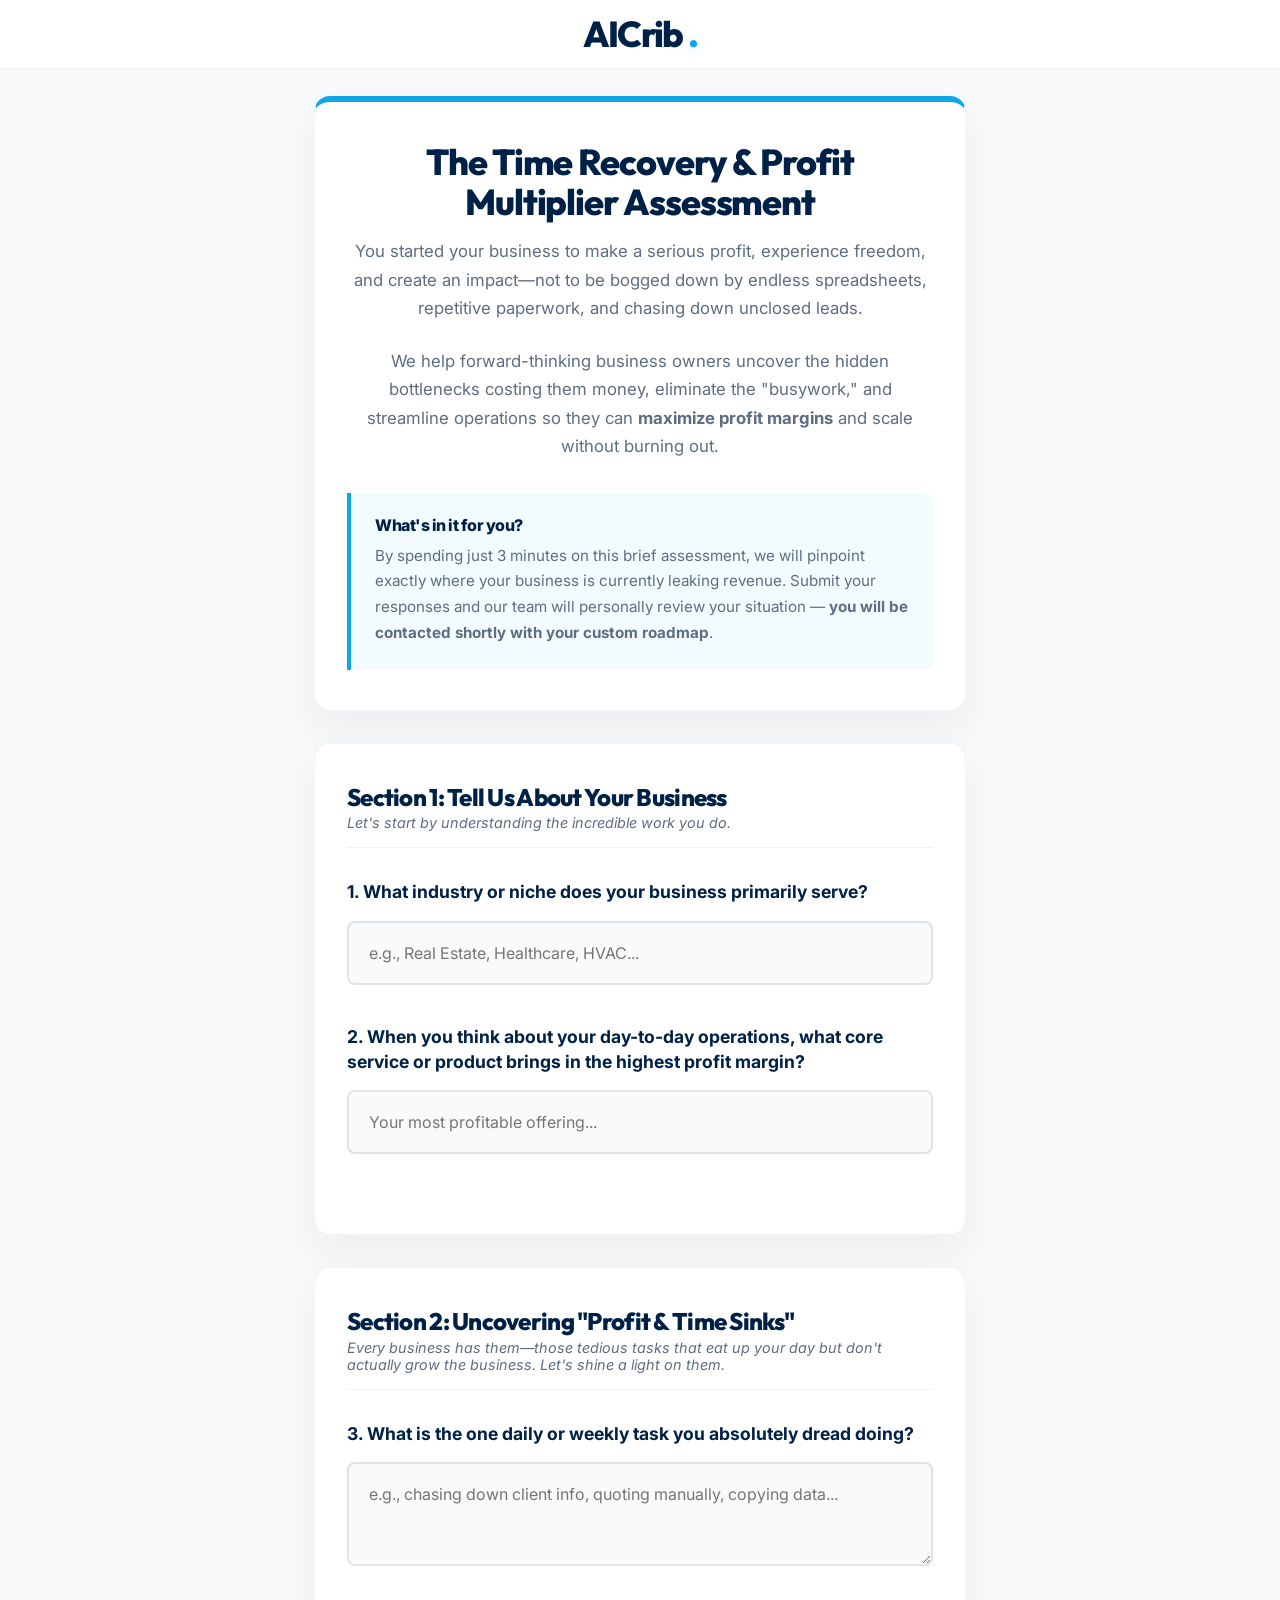
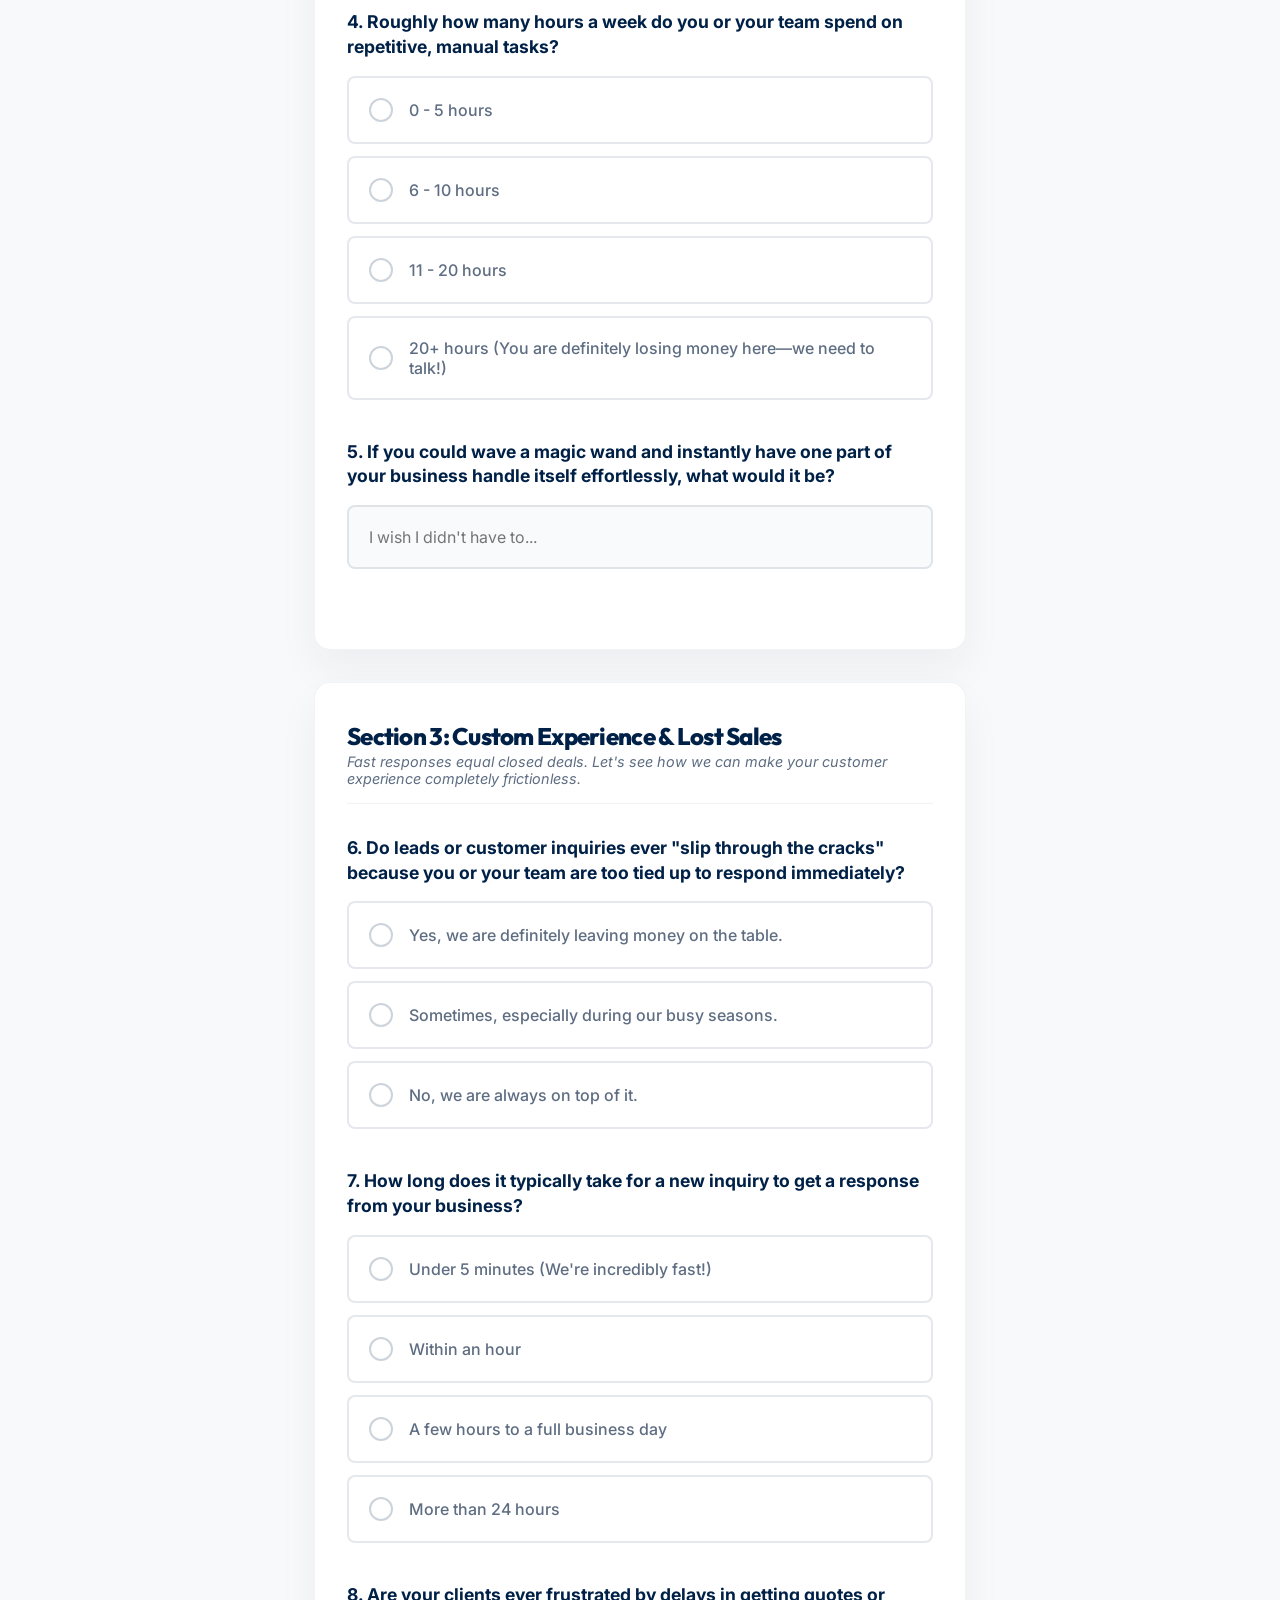
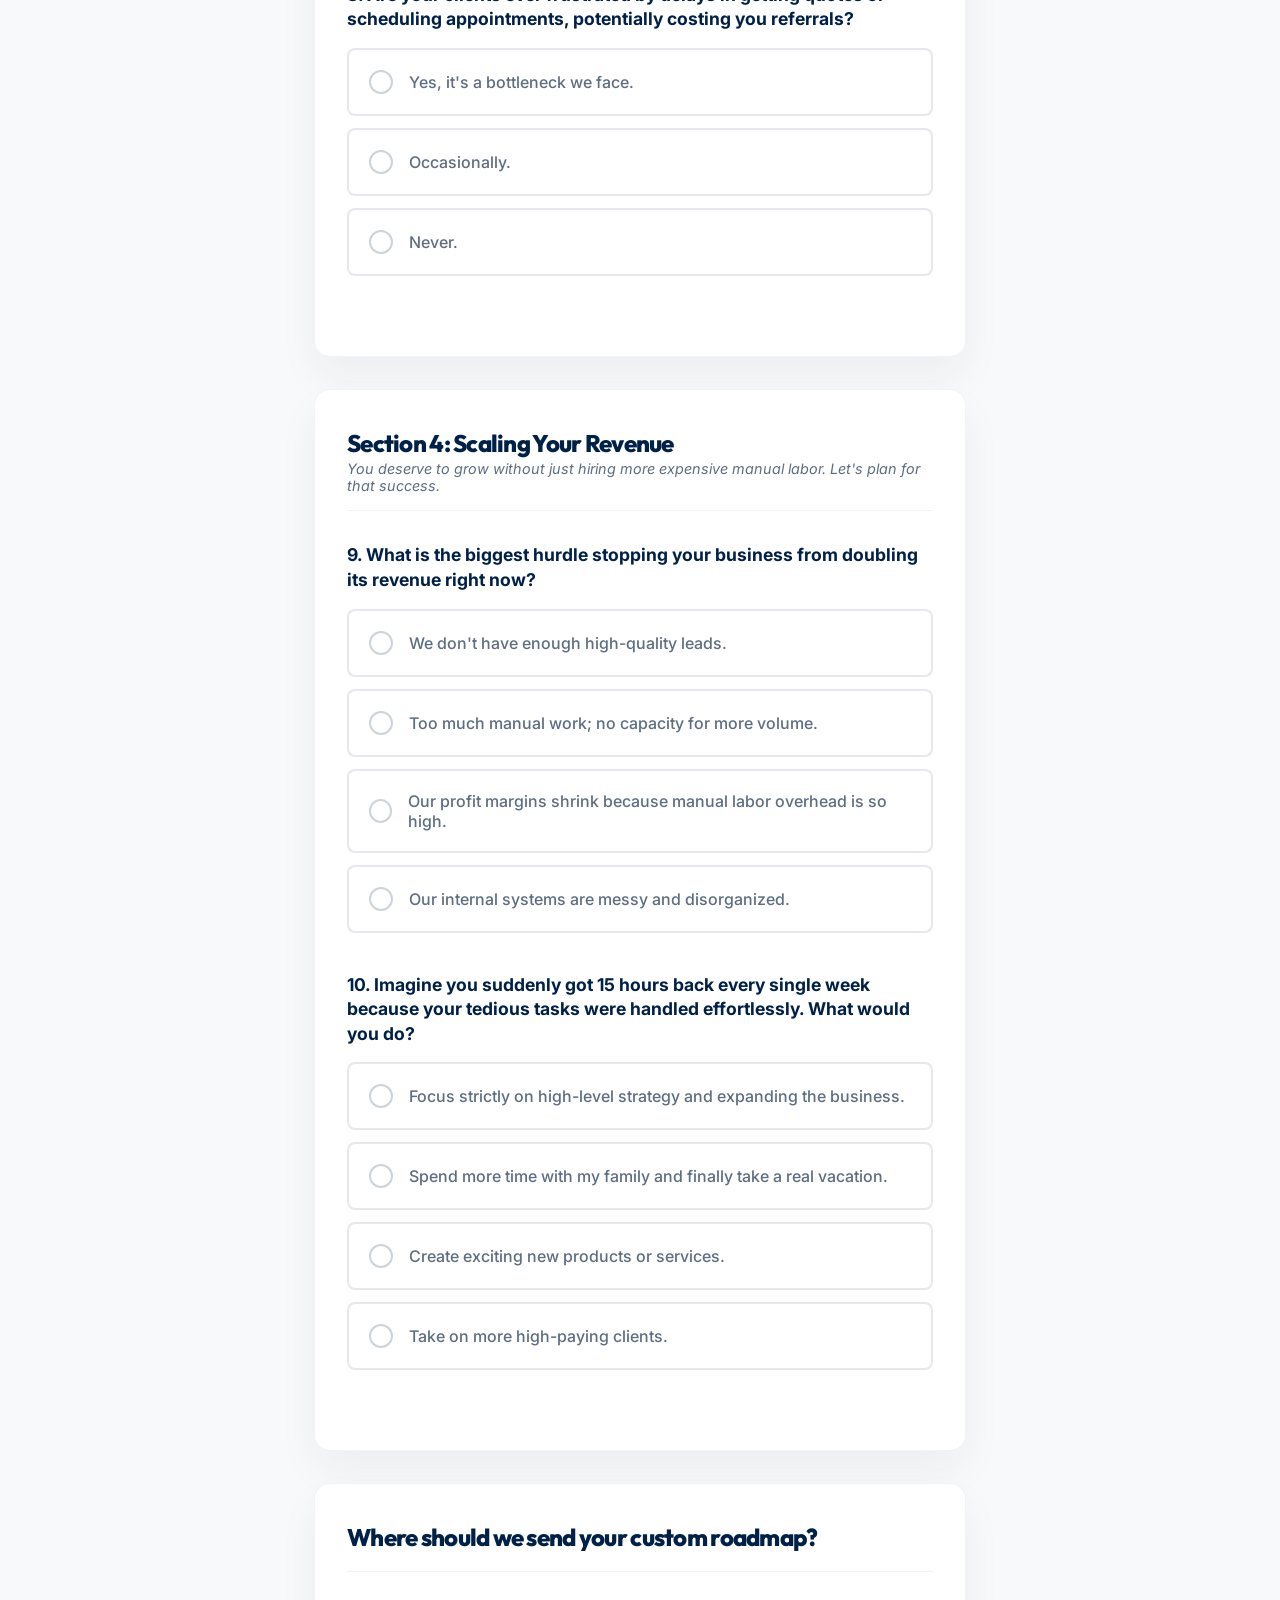
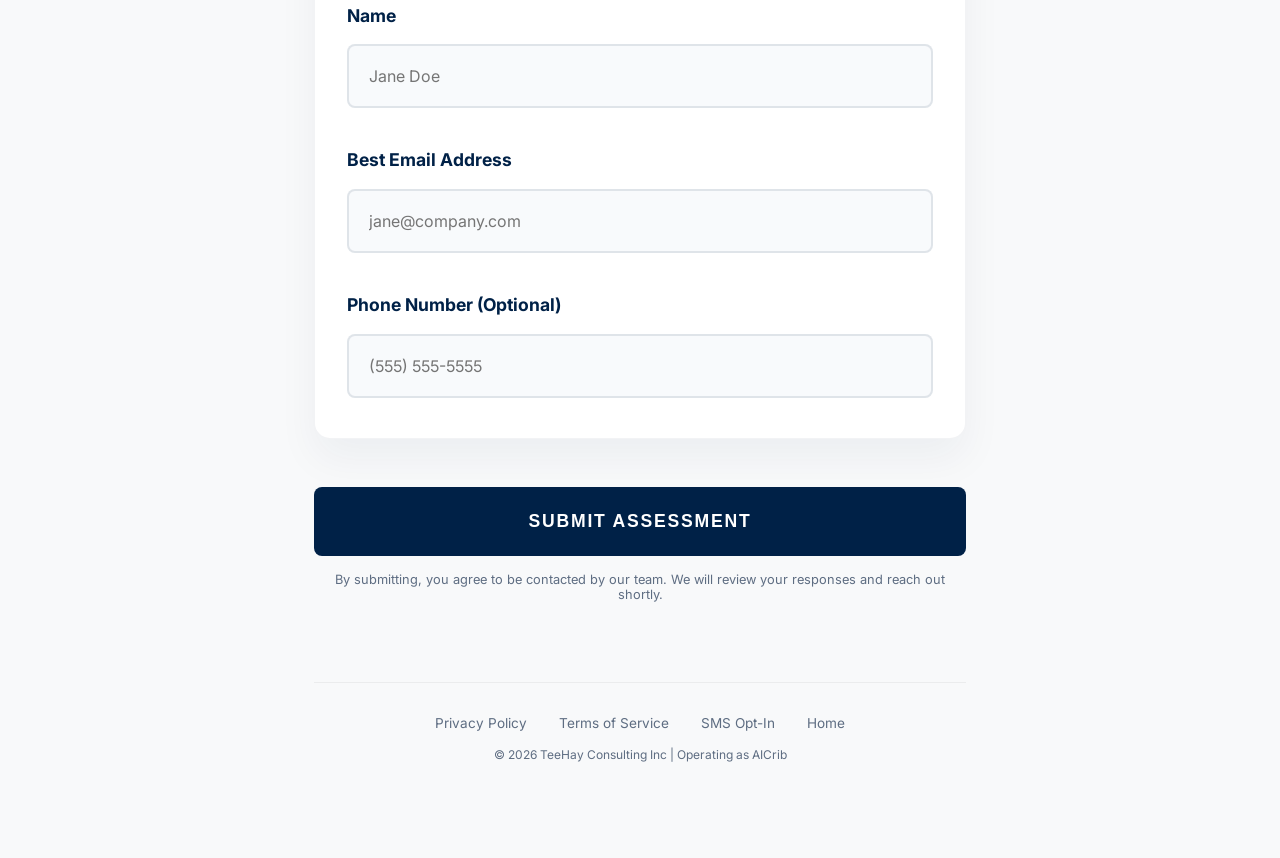
==== commit 9502ada7: "Add Twilio SMS opt-in page, update privacy/terms with SMS policy, fix company name to TeeHay Consult" ====
--- a/assessment.html
+++ b/assessment.html
@@ -479,9 +479,10 @@
                 <div style="display: flex; justify-content: center; gap: 2rem; font-size: 0.85rem;">
                     <a href="privacy.html" style="color: var(--text-muted); text-decoration: none;">Privacy Policy</a>
                     <a href="terms.html" style="color: var(--text-muted); text-decoration: none;">Terms of Service</a>
+                    <a href="sms-optin.html" style="color: var(--text-muted); text-decoration: none;">SMS Opt-In</a>
                     <a href="index.html" style="color: var(--text-muted); text-decoration: none;">Home</a>
                 </div>
-                <p style="margin-top: 1rem; font-size: 0.75rem; color: var(--text-muted);">© 2026 AICrib Transformation GmbH</p>
+                <p style="margin-top: 1rem; font-size: 0.75rem; color: var(--text-muted);">© 2026 TeeHay Consulting Inc | Operating as AICrib</p>
             </div>
         </form>
     </div>
